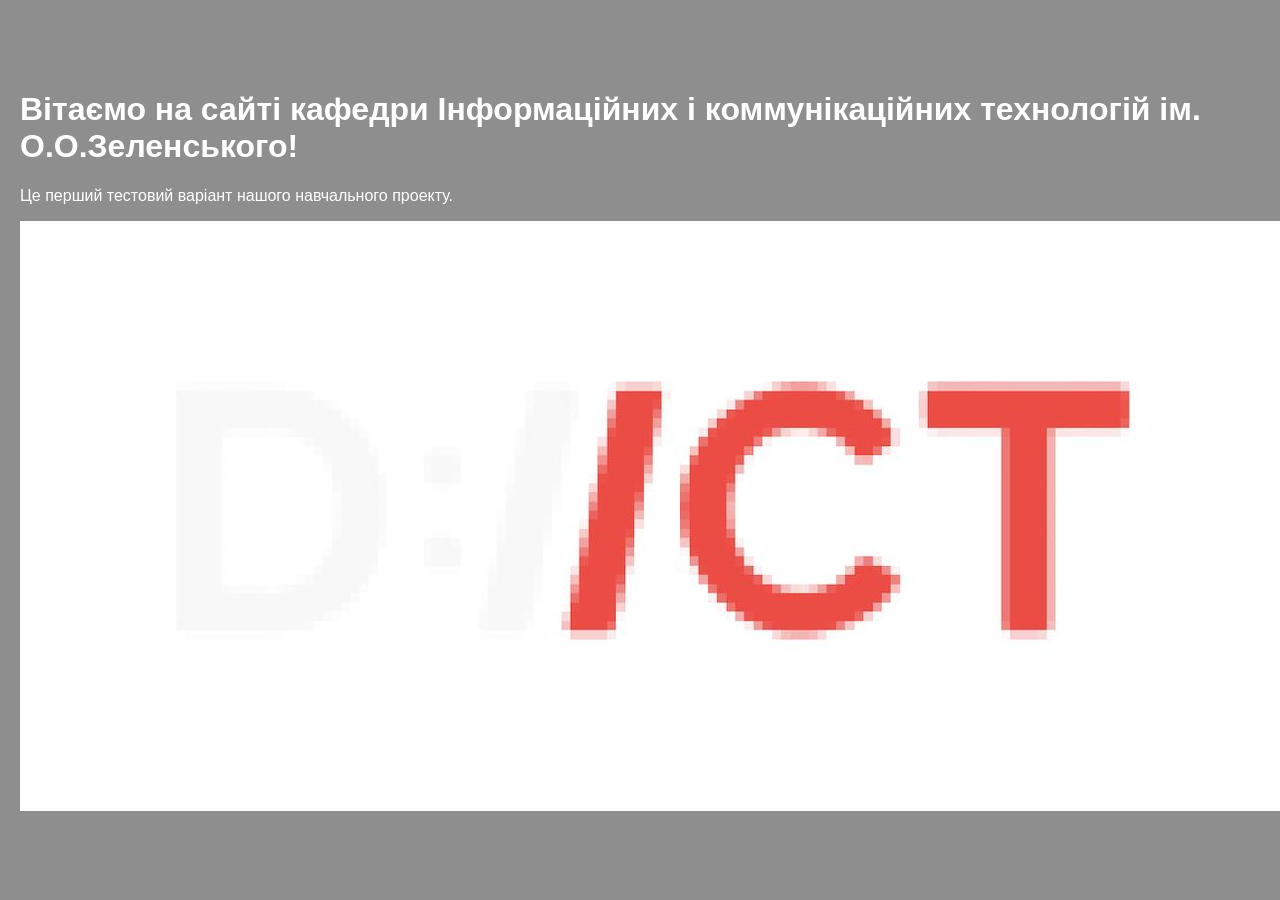
==== index.html @ 9be4468e "Initial commit: create proect" ====
<!DOCTYPE html>
<html lang="en">
<head>
  <meta charset="UTF-8">
  <title>Homepage | Department of Information and
    Communication Technologies
  </title>
  <link rel="stylesheet" href="css/style.css">
</head>
<body>
<h1>Вітаємо на сайті кафедри Інформаційних і
  коммунікаційних технологій ім. О.О.Зеленського!</h1>
<p>Це перший тестовий варіант нашого навчального
  проекту.</p>
<img src="images/logo.jpg" alt="Логотип кафедри">
<script src="js/main.js"></script>



</body>
</html>
---- css/style.css ----
body {
    font-family: Arial, sans-serif;
    background-color: #8E8E8E;
    color: #FFF;
    max-width: 1280px;
    margin: 50px auto;
    padding: 20px;
}
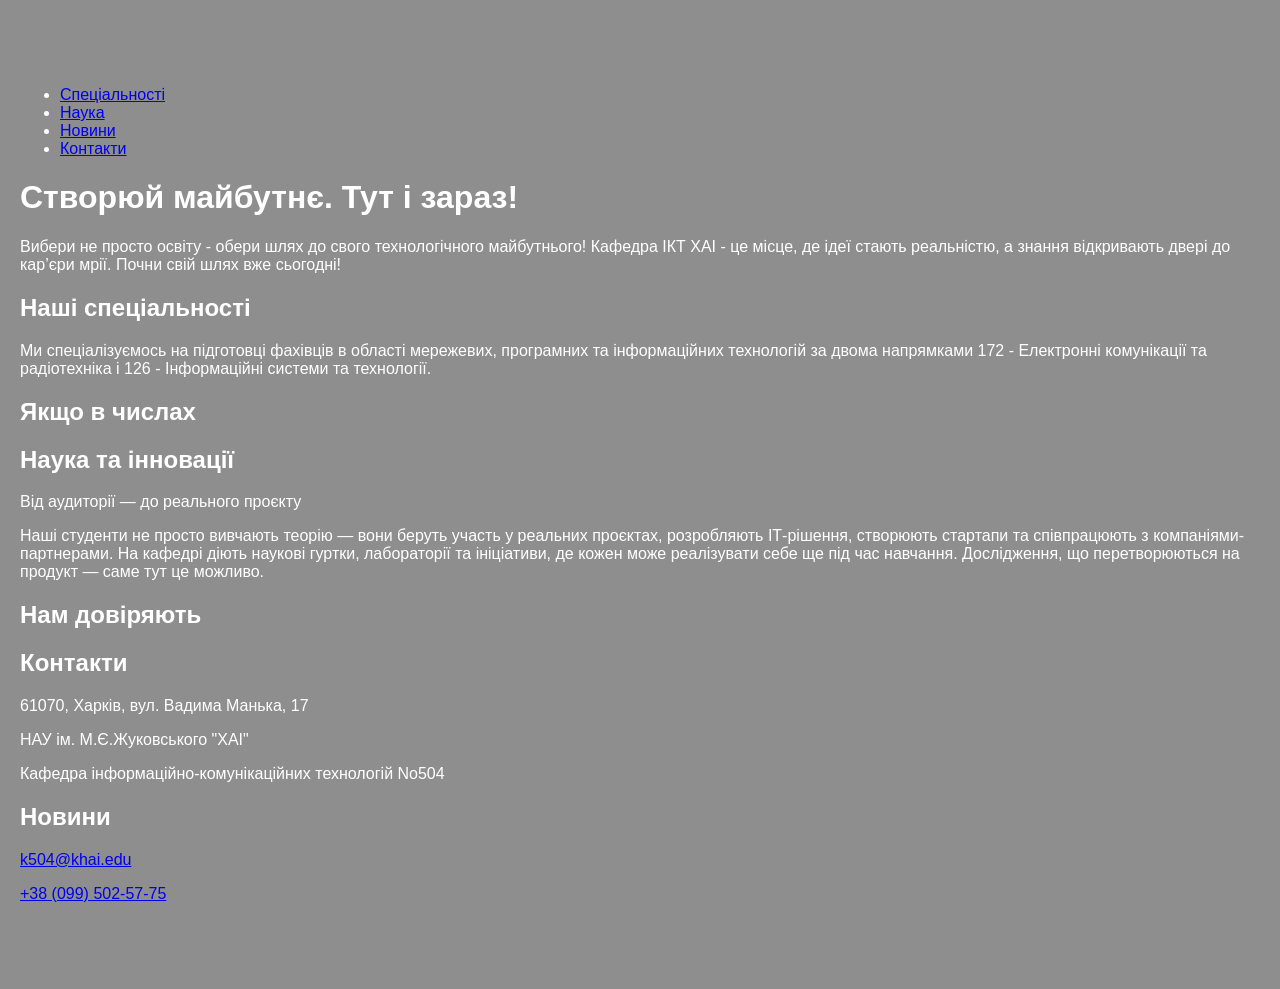
==== commit 008bb3bb: "Practical work #2: created a basic page structure" ====
--- a/index.html
+++ b/index.html
@@ -8,14 +8,52 @@
   <link rel="stylesheet" href="css/style.css">
 </head>
 <body>
-<h1>Вітаємо на сайті кафедри Інформаційних і
-  коммунікаційних технологій ім. О.О.Зеленського!</h1>
-<p>Це перший тестовий варіант нашого навчального
-  проекту.</p>
-<img src="images/logo.jpg" alt="Логотип кафедри">
-<script src="js/main.js"></script>
 
+<nav>
+  <ul>
+    <li><a href="#specialties">Спеціальності</a></li>
+    <li><a href="#science">Наука</a></li>
+    <li><a href="#news">Новини</a></li>
+    <li><a href="#contact">Контакти</a></li>
+  </ul>
+</nav>
 
+<h1>Створюй майбутнє. Тут і зараз!</h1>
+<p>
+  Вибери не просто освіту - обери шлях до свого технологічного майбутнього!
+  Кафедра ІКТ ХАІ - це місце, де ідеї
+  стають реальністю, а знання відкривають двері до кар’єри мрії. Почни свій
+  шлях вже сьогодні!
+</p>
+<h2 id="specialties">Наші спеціальності</h2>
+<p>
+  Ми спеціалізуємось на підготовці фахівців в області мережевих, програмних
+  та інформаційних технологій за двома
+  напрямками 172 - Електронні комунікації та радіотехніка і 126 -
+  Інформаційні системи та технології.
+</p>
+<h2>Якщо в числах</h2>
+<h2 id="science">Наука та інновації</h2>
+<p>Від аудиторії — до реального проєкту</p>
+<p>
+  Наші студенти не просто вивчають теорію — вони беруть участь у реальних
+  проєктах, розробляють ІТ-рішення,
+  створюють стартапи та співпрацюють з компаніями-партнерами. На кафедрі
+  діють наукові гуртки, лабораторії та
+  ініціативи, де кожен може реалізувати себе ще під час навчання.
+  Дослідження, що перетворюються на продукт —
+  саме тут це можливо.
+</p>
+<h2>Нам довіряють</h2>
+<h2 id="contact">Контакти</h2>
+<p>61070, Харків, вул. Вадима Манька, 17</p>
+<p>НАУ ім. М.Є.Жуковського "ХАІ"</p>
+<p>Кафедра інформаційно-комунікаційних технологій No504</p>
+<h2 id="news">Новини</h2>
+<p><a href="mailto:k504@khai.edu">k504@khai.edu</a></p>
+<p>
+  <a href="tel:+380995025775">+38 (099) 502-57-75</a>
+</p>
 
 </body>
 </html>
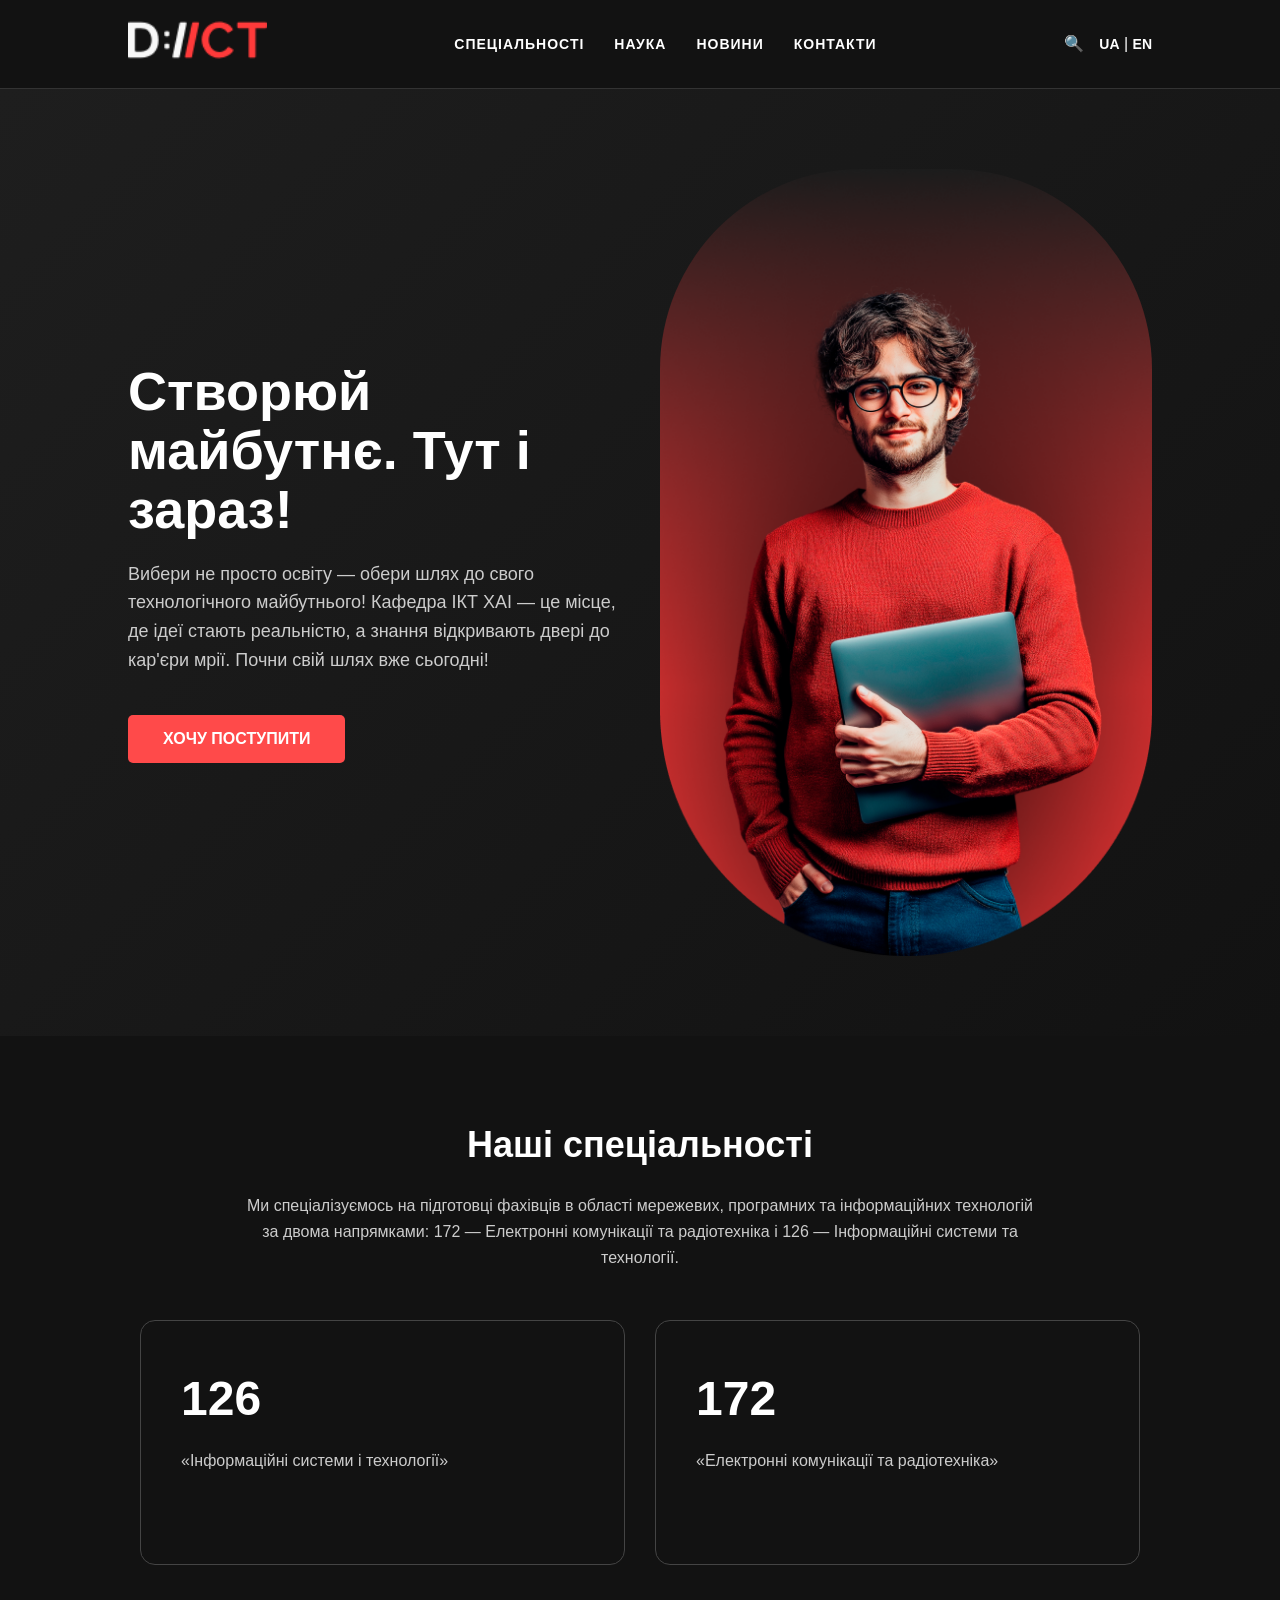
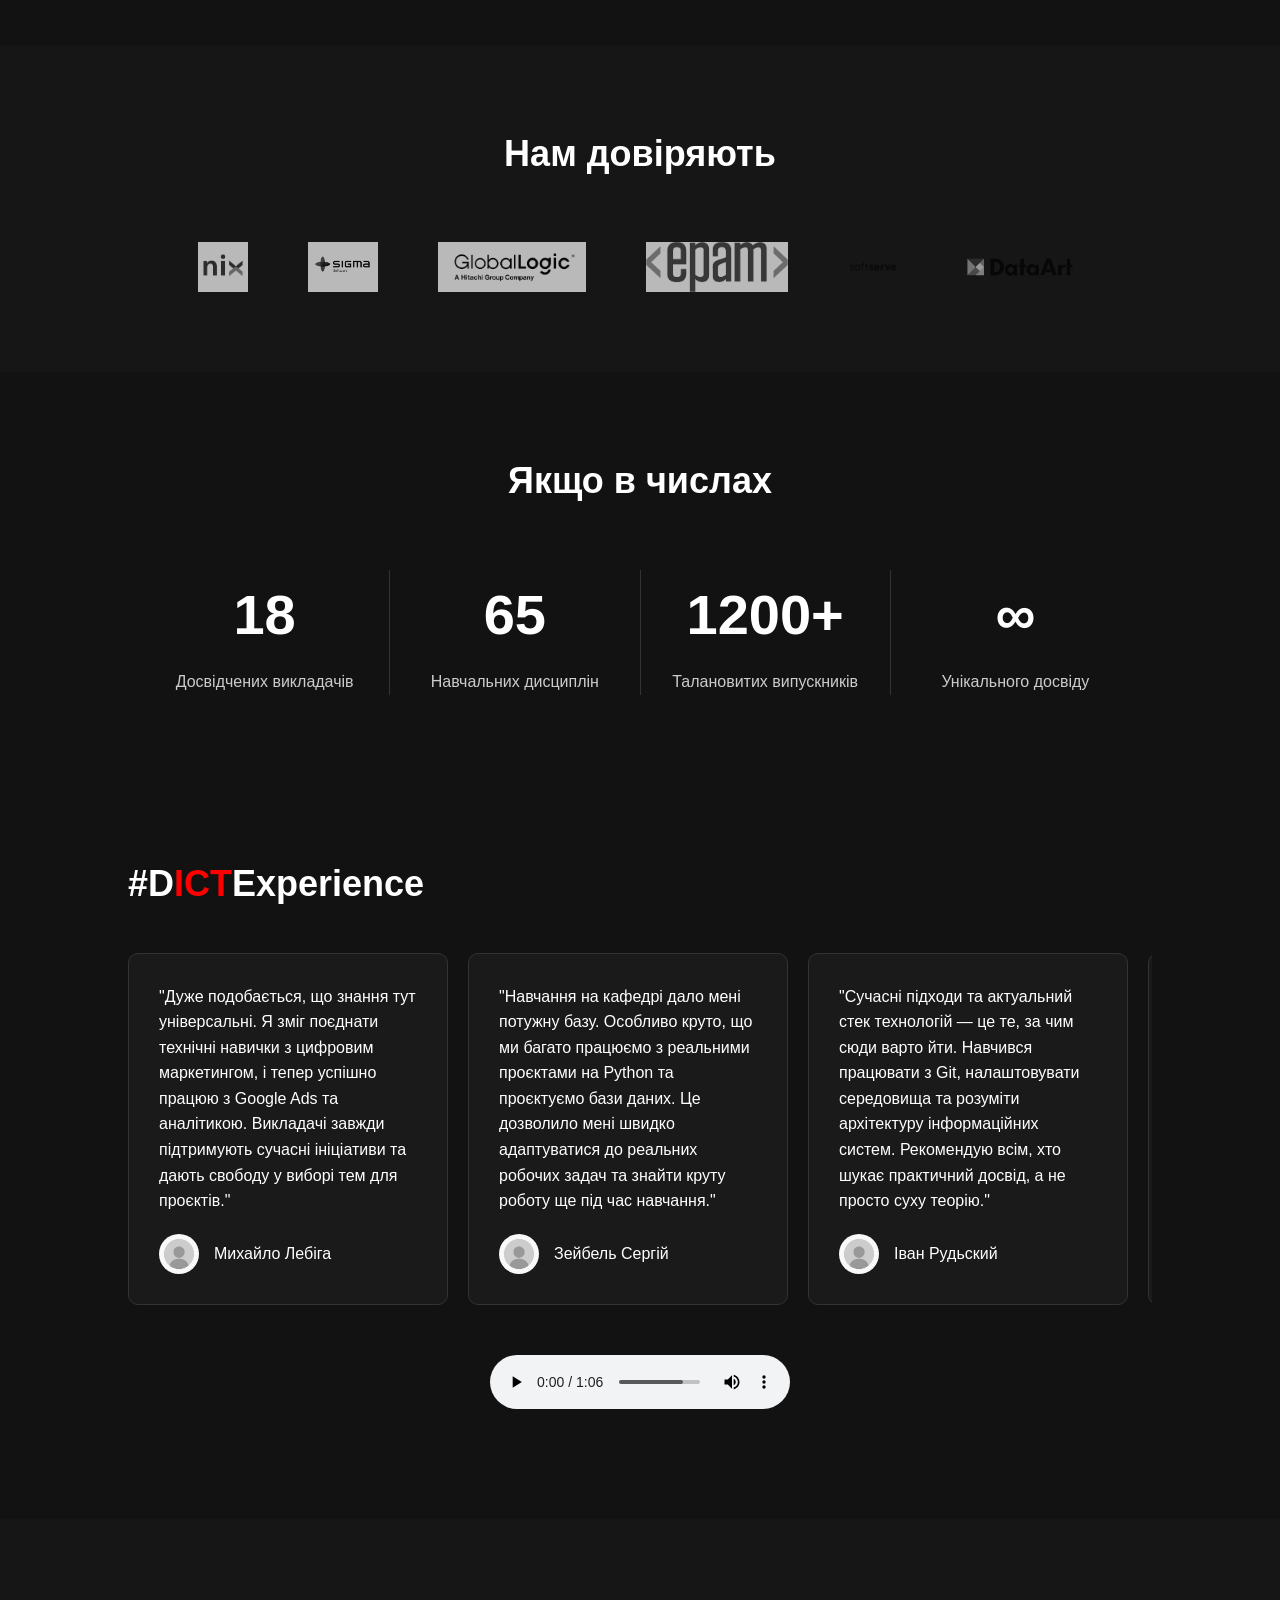
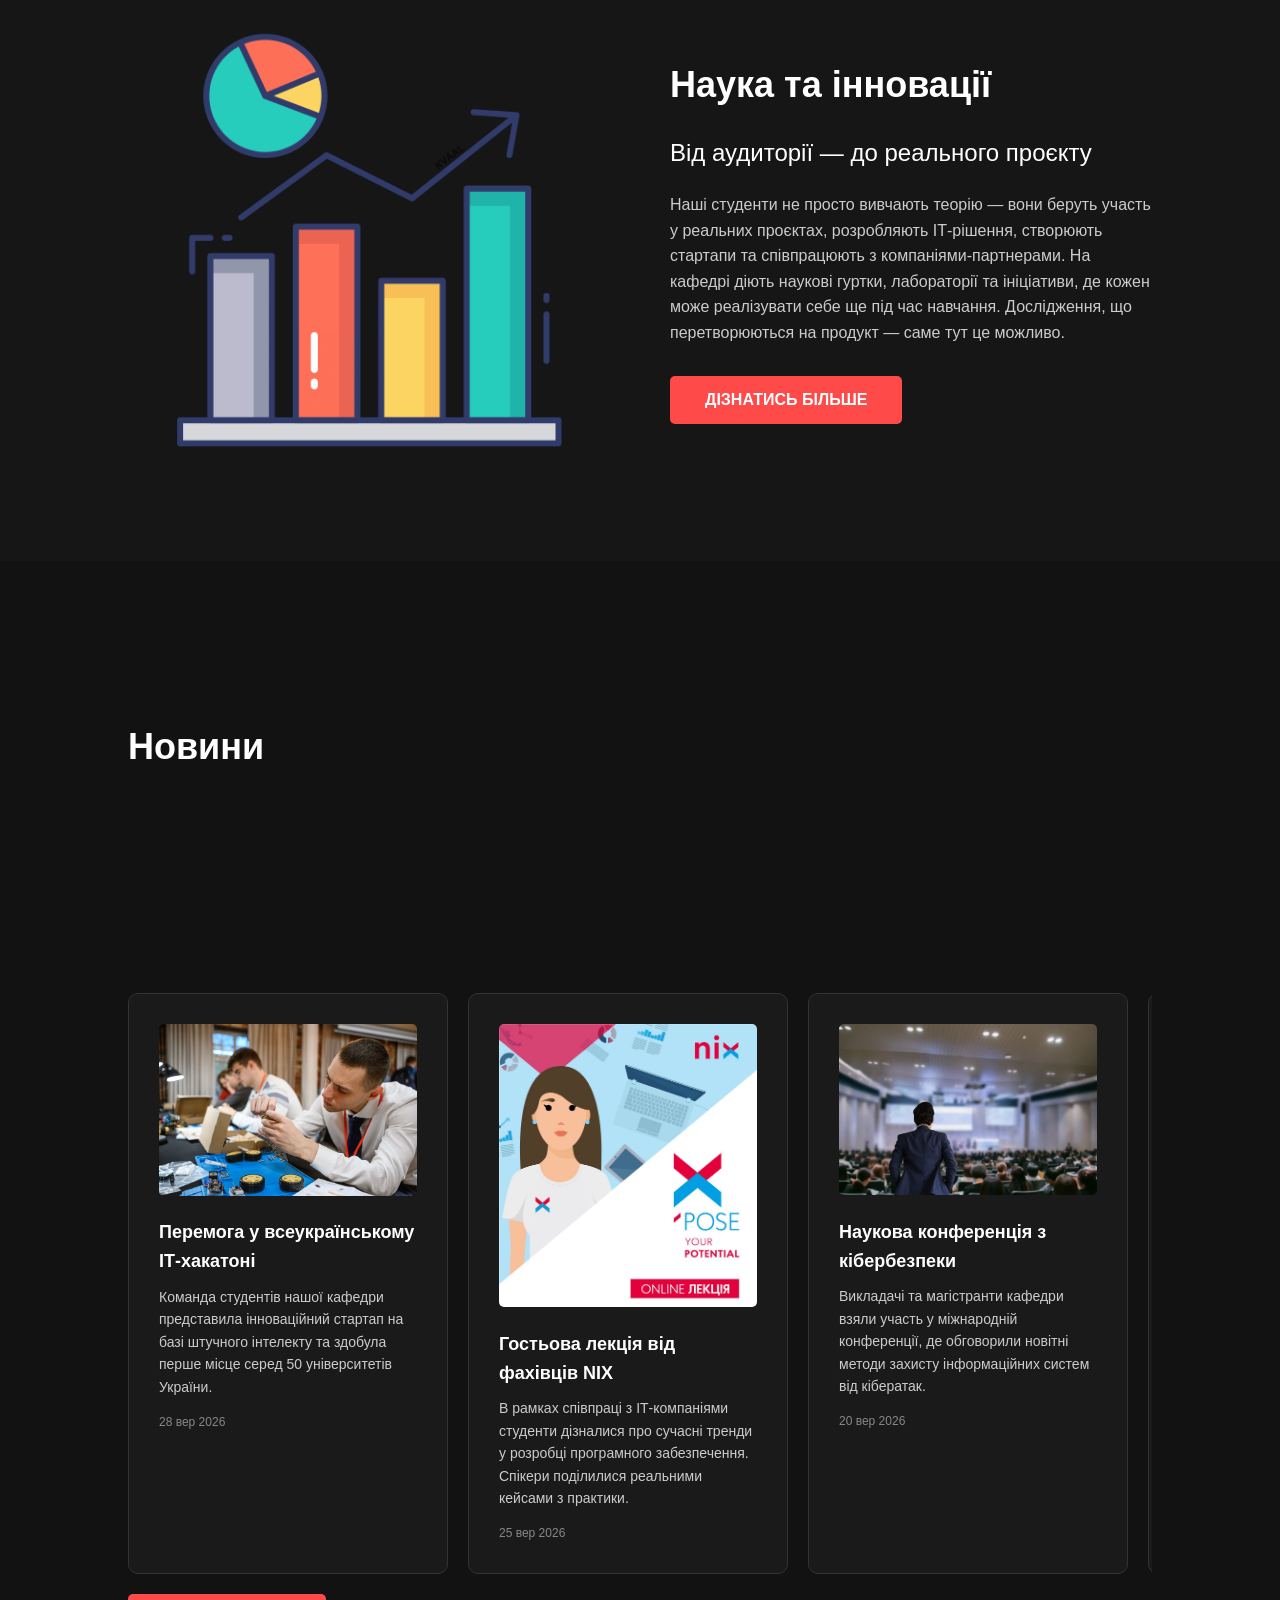
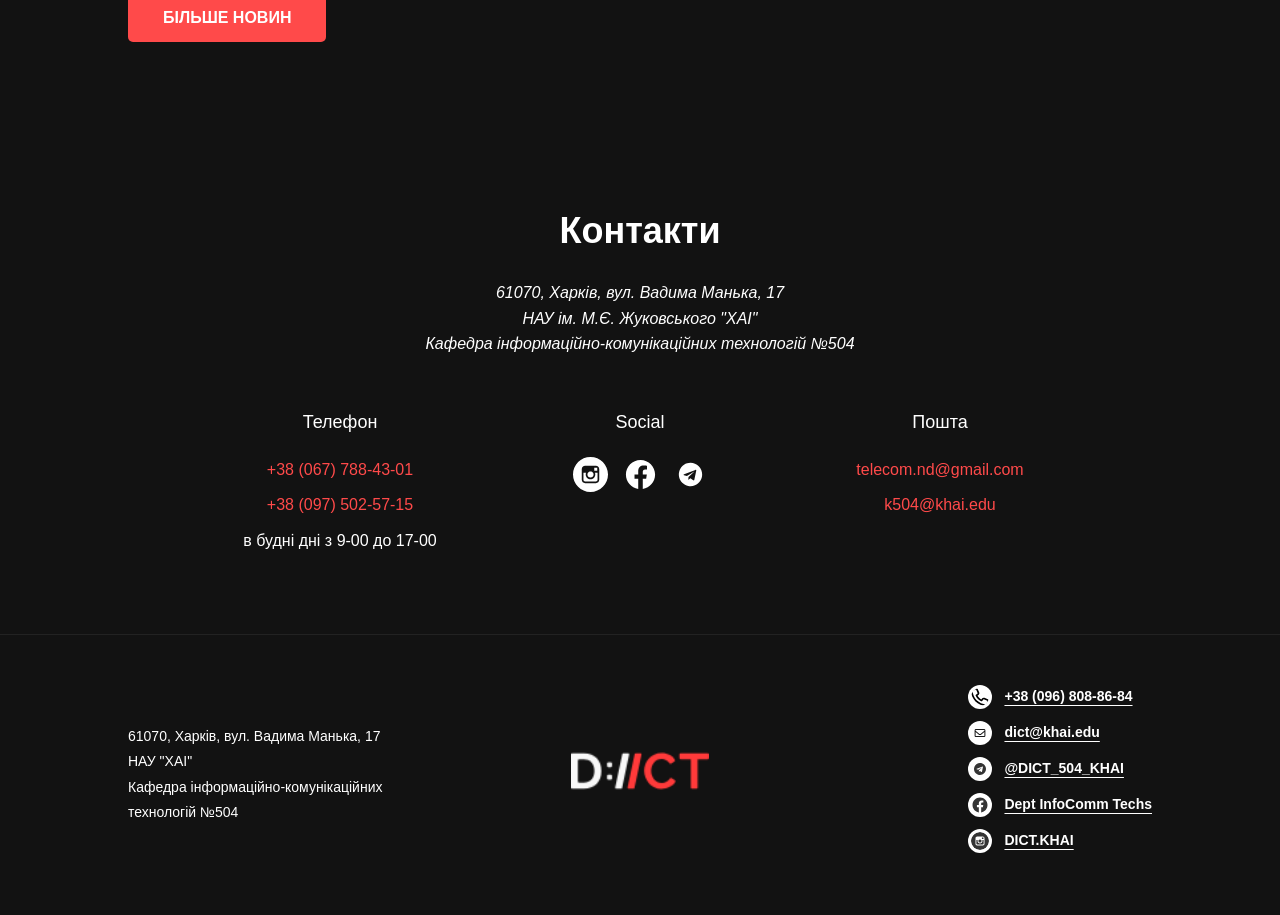
==== commit e660575a: "Practical work #3: structural and media elements" ====
--- a/index.html
+++ b/index.html
@@ -1,59 +1,271 @@
 <!DOCTYPE html>
-<html lang="en">
+<html lang="uk" xmlns="http://www.w3.org/1999/html">
 <head>
+  <link rel="stylesheet" href="css/style.css">
   <meta charset="UTF-8">
-  <title>Homepage | Department of Information and
-    Communication Technologies
-  </title>
-  <link rel="stylesheet" href="css/style.css">
+  <meta name="viewport" content="width=device-width, initial-scale=1.0">
+  <title>Кафедра ІКТ ХАІ</title>
 </head>
 <body>
 
-<nav>
-  <ul>
-    <li><a href="#specialties">Спеціальності</a></li>
-    <li><a href="#science">Наука</a></li>
-    <li><a href="#news">Новини</a></li>
-    <li><a href="#contact">Контакти</a></li>
-  </ul>
-</nav>
-
-<h1>Створюй майбутнє. Тут і зараз!</h1>
-<p>
-  Вибери не просто освіту - обери шлях до свого технологічного майбутнього!
-  Кафедра ІКТ ХАІ - це місце, де ідеї
-  стають реальністю, а знання відкривають двері до кар’єри мрії. Почни свій
-  шлях вже сьогодні!
-</p>
-<h2 id="specialties">Наші спеціальності</h2>
-<p>
-  Ми спеціалізуємось на підготовці фахівців в області мережевих, програмних
-  та інформаційних технологій за двома
-  напрямками 172 - Електронні комунікації та радіотехніка і 126 -
-  Інформаційні системи та технології.
-</p>
-<h2>Якщо в числах</h2>
-<h2 id="science">Наука та інновації</h2>
-<p>Від аудиторії — до реального проєкту</p>
-<p>
-  Наші студенти не просто вивчають теорію — вони беруть участь у реальних
-  проєктах, розробляють ІТ-рішення,
-  створюють стартапи та співпрацюють з компаніями-партнерами. На кафедрі
-  діють наукові гуртки, лабораторії та
-  ініціативи, де кожен може реалізувати себе ще під час навчання.
-  Дослідження, що перетворюються на продукт —
-  саме тут це можливо.
-</p>
-<h2>Нам довіряють</h2>
-<h2 id="contact">Контакти</h2>
-<p>61070, Харків, вул. Вадима Манька, 17</p>
-<p>НАУ ім. М.Є.Жуковського "ХАІ"</p>
-<p>Кафедра інформаційно-комунікаційних технологій No504</p>
-<h2 id="news">Новини</h2>
-<p><a href="mailto:k504@khai.edu">k504@khai.edu</a></p>
-<p>
-  <a href="tel:+380995025775">+38 (099) 502-57-75</a>
-</p>
+<header>
+  <div class="logo">
+   <img src="images/logo.png" alt="Логотип кафедри ІКТ" title="Логотип D://CT">
+  </div>
+  <nav>
+    <ul>
+      <li><a href="#specialties">СПЕЦІАЛЬНОСТІ</a></li>
+      <li><a href="#science">НАУКА</a></li>
+      <li><a href="#news">НОВИНИ</a></li>
+      <li><a href="#contacts">КОНТАКТИ</a></li>
+    </ul>
+  </nav>
+  <div class="controls">
+    <span class="search-icon">🔍</span>
+    <span class="lang-switch"><a href="#ua">UA</a> | <a href="#en">EN</a></span>
+  </div>
+</header>
+
+<main>
+
+  <section id="banner">
+    <div class="banner-text">
+      <h1>Створюй майбутнє. Тут і зараз!</h1>
+      <p>Вибери не просто освіту — обери шлях до свого технологічного майбутнього! Кафедра ІКТ ХАІ — це місце, де ідеї стають реальністю, а знання відкривають двері до кар'єри мрії. Почни свій шлях вже сьогодні!</p>
+      <button>ХОЧУ ПОСТУПИТИ</button>
+    </div>
+    <div class="banner-image">
+      <img src="images/Man.png" alt="Студент з ноутбуком" title="Студент кафедри">
+    </div>
+  </section>
+
+  <section id="specialties">
+    <h2>Наші спеціальності</h2>
+    <p>Ми спеціалізуємось на підготовці фахівців в області мережевих, програмних та інформаційних технологій за двома напрямками: 172 — Електронні комунікації та радіотехніка і 126 — Інформаційні системи та технології.</p>
+    <div class="cards">
+      <article class="card">
+        <h3>126</h3>
+        <p>«Інформаційні системи і технології»</p>
+      </article>
+      <article class="card">
+        <h3>172</h3>
+        <p>«Електронні комунікації та радіотехніка»</p>
+      </article>
+    </div>
+  </section>
+
+  <section id="partners">
+    <h2>Нам довіряють</h2>
+    <div class="logos">
+      <img src="images/nix.jpg" alt="Логотип NIX" title="Компанія NIX">
+      <img src="images/sigma.png" alt="Логотип Sigma" title="Компанія Sigma Software">
+      <img src="images/globallogic.png" alt="Логотип GlobalLogic" title="Компанія GlobalLogic">
+      <img src="images/epam.png" alt="Логотип EPAM" title="Компанія EPAM">
+      <img src="images/softserve-logo.png" alt="Логотип SoftServe" title="Компанія SoftServe">
+      <img src="images/920-DA-logo-color-rgb.png" alt="Логотип DataArt" title="Компанія DataArt">
+    </div>
+  </section>
+
+  <section id="numbers">
+    <h2>Якщо в числах</h2>
+    <div class="stats-container">
+      <div class="stat">
+        <h3>18</h3>
+        <p>Досвідчених викладачів</p>
+      </div>
+      <div class="stat">
+        <h3>65</h3>
+        <p>Навчальних дисциплін</p>
+      </div>
+      <div class="stat">
+        <h3>1200+</h3>
+        <p>Талановитих випускників</p>
+      </div>
+      <div class="stat">
+        <h3>∞</h3>
+        <p>Унікального досвіду</p>
+      </div>
+    </div>
+  </section>
+
+
+  <section id="reviews">
+    <h2> #D<span style="color: red;">ICT</span>Experience</h2>
+
+    <div class="carousel">
+      <article class="review-card">
+        <p>"Дуже подобається, що знання тут універсальні.
+          Я зміг поєднати технічні навички з цифровим маркетингом,
+          і тепер успішно працюю з Google Ads та аналітикою.
+          Викладачі завжди підтримують сучасні ініціативи
+          та дають свободу у виборі тем для проєктів."</p>
+        <div class="author">
+          <img src="images/avatar1.jpg" alt="Аватар" title="Випускник">
+          <span> Михайло Лебіга</span>
+        </div>
+      </article>
+
+      <article class="review-card">
+        <p>"Навчання на кафедрі дало мені потужну базу.
+          Особливо круто, що ми багато працюємо з реальними проєктами
+          на Python та проєктуємо бази даних.
+          Це дозволило мені швидко адаптуватися
+          до реальних робочих задач та знайти
+          круту роботу ще під час навчання."</p>
+        <div class="author">
+          <img src="images/avatar1.jpg" alt="Аватар" title="Випускник">
+          <span> Зейбель Сергій</span>
+        </div>
+      </article>
+
+      <article class="review-card">
+        <p>"Сучасні підходи та актуальний стек технологій — це те, за чим сюди варто йти.
+          Навчився працювати з Git, налаштовувати середовища та розуміти архітектуру
+          інформаційних систем. Рекомендую всім, хто шукає практичний досвід,
+          а не просто суху теорію."</p>
+        <div class="author">
+          <img src="images/avatar1.jpg" alt="Аватар" title="Випускник">
+          <span> Іван Рудьский </span>
+        </div>
+      </article>
+
+      <article class="review-card">
+        <p>"Окрема подяка викладачам за те, що завжди
+          на зв'язку і допомагають розібратися
+          зі складним кодом."</p>
+        <div class="author">
+          <img src="images/avatar1.jpg" alt="Аватар" title="Випускник">
+          <span> Інна Шевченко</span>
+        </div>
+      </article>
+    </div>
+    <div class="audio-wrapper">
+      <audio controls>
+        <source src="images/111.mp3" type="audio/mpeg">
+      </audio>
+    </div>
+  </section>
+
+
+  <section id="science">
+    <div class="science-image">
+      <img src="images/grafik.png" alt="Графіки досліджень" title="Наука та інновації">
+    </div>
+
+    <div class="science-text">
+      <h2>Наука та інновації</h2>
+      <h3>Від аудиторії — до реального проєкту</h3>
+      <p>Наші студенти не просто вивчають теорію — вони беруть участь у реальних проєктах, розробляють ІТ-рішення, створюють стартапи та співпрацюють з компаніями-партнерами. На кафедрі діють наукові гуртки, лабораторії та ініціативи, де кожен може реалізувати себе ще під час навчання. Дослідження, що перетворюються на продукт — саме тут це можливо.</p>
+      <button>ДІЗНАТИСЬ БІЛЬШЕ</button>
+    </div>
+  </section>
+
+  <section id="news">
+    <br>
+    <br>
+    <br>
+    <h2>Новини</h2>
+    <video autoplay muted loop>
+      <source src="images/istockphoto-2156675608-640_adpp_is.mp4" type="video/mp4">
+      Ваш браузер не підтримує відеоелемент.
+    </video>
+    <div class="carousel">
+      <article class="news-card">
+        <img src="images/111.jpg" alt="Хакатон">
+        <h4>Перемога у всеукраїнському ІТ-хакатоні</h4>
+        <p>Команда студентів нашої кафедри представила інноваційний стартап на базі штучного інтелекту та здобула перше місце серед 50 університетів України.</p>
+        <span class="news-date">28 вер 2026</span>
+      </article>
+
+      <article class="news-card">
+        <img src="images/222.jpg" alt="Лекція">
+        <h4>Гостьова лекція від фахівців NIX</h4>
+        <p>В рамках співпраці з ІТ-компаніями студенти дізналися про сучасні тренди у розробці програмного забезпечення. Спікери поділилися реальними кейсами з практики.</p>
+        <span class="news-date">25 вер 2026</span>
+      </article>
+
+      <article class="news-card">
+        <img src="images/333.jpg" alt="Конференція">
+        <h4>Наукова конференція з кібербезпеки</h4>
+        <p>Викладачі та магістранти кафедри взяли участь у міжнародній конференції, де обговорили новітні методи захисту інформаційних систем від кібератак.</p>
+        <span class="news-date">20 вер 2026</span>
+      </article>
+
+      <article class="news-card">
+        <img src="images/444.webp" alt="Лабораторія">
+        <h4>Відкриття нової лабораторії</h4>
+        <p>За підтримки наших партнерів з GlobalLogic на кафедрі відкрито сучасну лабораторію мережевих технологій. Практичні заняття стануть ще ефективнішими!</p>
+        <span class="news-date">15 вер 2026</span>
+      </article>
+    </div>
+    <button>БІЛЬШЕ НОВИН</button>
+  </section>
+
+  <section id="contacts">
+    <h2>Контакти</h2>
+    <address>
+      61070, Харків, вул. Вадима Манька, 17<br>
+      НАУ ім. М.Є. Жуковського "ХАІ"<br>
+      Кафедра інформаційно-комунікаційних технологій №504
+    </address>
+    <br>
+    <br>
+    <div class="contact-details">
+      <div class="phone">
+        <p>Телефон</p>
+        <a href="tel:+380677884301">+38 (067) 788-43-01</a><br>
+        <a href="tel:+380975025715">+38 (097) 502-57-15</a><br>
+        <span>в будні дні з 9-00 до 17-00</span>
+      </div>
+
+      <div class="social">
+        <p>Social</p>
+        <div class="social-icons">
+        <a href="https://www.instagram.com/dict.khai/?hl=uk"><img src="images/inst.svg" alt="Instagram"></a>
+        <a href="https://www.facebook.com/dept.khai.7"><img src="images/meta.svg" alt="Facebook"></a>
+        <a href="https://t.me/dict_504_khai"><img src="images/tg.svg" alt="Telegram"></a>
+      </div>
+      </div>
+      <div class="email">
+        <p>Пошта</p>
+        <a href="mailto:telecom.nd@gmail.com">telecom.nd@gmail.com</a><br>
+        <a href="mailto:k504@khai.edu">k504@khai.edu</a>
+      </div>
+    </div>
+  </section>
+</main>
+
+<footer>
+  <div class="footer-content">
+
+    <!-- Ліва колонка: Адреса -->
+    <div class="footer-address">
+      <p>
+        61070, Харків, вул. Вадима Манька, 17<br>
+        НАУ "ХАІ"<br>
+        Кафедра інформаційно-комунікаційних<br>
+        технологій №504
+      </p>
+    </div>
+
+    <div class="footer-logo">
+
+      <img src="images/logo.png" alt="Логотип D://CT">
+    </div>
+
+    <div class="footer-contacts">
+      <ul>
+        <!-- Замініть src на шляхи до ваших маленьких іконок (телефон, пошта, телеграм тощо) -->
+        <li><img src="images/phone1.svg" alt="Телефон"> <a href="tel:+380968088684">+38 (096) 808-86-84</a></li>
+        <li><img src="images/email.svg" alt="Пошта"> <a href="mailto:dict@khai.edu">dict@khai.edu</a></li>
+        <li><img src="images/tg1.svg" alt="Telegram"> <a href="https://t.me/dict_504_khai">@DICT_504_KHAI</a></li>
+        <li><img src="images/meta1.svg" alt="Facebook"> <a href="https://www.facebook.com/dept.khai.7">Dept InfoComm Techs</a></li>
+        <li><img src="images/inst1.svg" alt="Instagram"> <a href="https://www.instagram.com/dict.khai/?hl=uk">DICT.KHAI</a></li>
+      </ul>
+    </div>
+
+  </div>
+</footer>
 
 </body>
 </html>
--- a/css/style.css
+++ b/css/style.css
@@ -1,8 +1,530 @@
+/* =========================================
+   Базові налаштування (Скидання стилів)
+========================================= */
+* {
+    box-sizing: border-box;
+    margin: 0;
+    padding: 0;
+}
+
 body {
-    font-family: Arial, sans-serif;
-    background-color: #8E8E8E;
-    color: #FFF;
-    max-width: 1280px;
-    margin: 50px auto;
-    padding: 20px;
+    font-family: 'Segoe UI', Tahoma, Geneva, Verdana, sans-serif;
+    background-color: #121212; /* Темний фон сайту */
+    color: #ffffff;
+    line-height: 1.6;
+}
+
+a {
+    color: #ffffff;
+    text-decoration: none;
+    transition: color 0.3s ease;
+}
+
+/* =========================================
+   Шапка (Header) та Навігація
+========================================= */
+header {
+    display: flex;
+    justify-content: space-between;
+    align-items: center;
+    padding: 20px 10%;
+    background-color: #121212;
+    border-bottom: 1px solid #333;
+    position: sticky; /* Шапка прилипає до верху при скролі */
+    top: 0;
+    z-index: 1000;
+}
+
+header .logo img {
+    height: 40px;
+}
+
+header nav ul {
+    list-style: none;
+    display: flex;
+    gap: 30px;
+}
+
+header nav a {
+    font-size: 14px;
+    font-weight: 600;
+    text-transform: uppercase;
+    letter-spacing: 1px;
+}
+
+header nav a:hover {
+    color: #ff4a4a; /* Червоний колір при наведенні */
+}
+
+.controls {
+    display: flex;
+    gap: 15px;
+    align-items: center;
+}
+
+.lang-switch a {
+    font-size: 14px;
+    font-weight: bold;
+}
+
+/* =========================================
+   Спільні стилі для секцій
+========================================= */
+section {
+    padding: 80px 10%;
+}
+
+h2 {
+    font-size: 36px;
+    margin-bottom: 20px;
+    font-weight: 700;
+}
+
+/* Кнопки */
+button {
+    background-color: #ff4a4a;
+    color: white;
+    border: none;
+    padding: 15px 35px;
+    font-size: 16px;
+    font-weight: bold;
+    cursor: pointer;
+    border-radius: 5px;
+    transition: background 0.3s;
+}
+
+button:hover {
+    background-color: #ff2a2a;
+}
+
+/* =========================================
+   1. Банер сайту
+========================================= */
+#banner {
+    display: flex;
+    justify-content: space-between;
+    align-items: center;
+    gap: 40px;
+    background: linear-gradient(135deg, #1e1e1e 0%, #121212 100%);
+}
+
+.banner-text {
+    flex: 1;
+    max-width: 600px;
+}
+
+.banner-text h1 {
+    font-size: 54px;
+    margin-bottom: 20px;
+    line-height: 1.1;
+}
+
+.banner-text p {
+    color: #cccccc;
+    margin-bottom: 40px;
+    font-size: 18px;
+}
+
+.banner-image {
+    flex: 1;
+    display: flex;
+    justify-content: flex-end;
+}
+
+.banner-image img {
+    max-width: 100%;
+    height: auto;
+    /* Закруглення кутів як на оригіналі */
+    border-radius: 200px 200px 20px 200px;
+    object-fit: cover;
+}
+
+/* =========================================
+   2. Розділ "Наші спеціальності"
+========================================= */
+#specialties {
+    text-align: center;
+    display: flex;
+    flex-direction: column;
+    align-items: center;
+}
+
+#specialties p {
+    max-width: 800px;
+    margin: 0 auto 50px auto;
+    color: #cccccc;
+}
+
+#specialties .cards {
+    display: grid;
+    grid-template-columns: repeat(2, 1fr);
+    gap: 30px;
+    width: 100%;
+    max-width: 1000px;
+}
+
+#specialties .card {
+    background-color: transparent;
+    border: 1px solid #444;
+    padding: 40px;
+    border-radius: 15px;
+    text-align: left;
+    transition: transform 0.3s, border-color 0.3s;
+}
+
+#specialties .card:hover {
+    transform: translateY(-5px);
+    border-color: #777;
+}
+
+#specialties .card h3 {
+    font-size: 48px;
+    margin: 0 0 10px 0;
+}
+
+/* =========================================
+   3. Розділ "Якщо в числах"
+========================================= */
+#numbers {
+    text-align: center;
+    display: flex;
+    flex-direction: column;
+    align-items: center;
+}
+
+#numbers .stats-container {
+    display: flex;
+    justify-content: space-between;
+    width: 100%;
+    max-width: 1000px;
+    margin-top: 40px;
+}
+
+#numbers .stat {
+    flex: 1;
+    padding: 0 20px;
+    border-right: 1px solid #333;
+}
+
+#numbers .stat:last-child {
+    border-right: none;
+}
+
+#numbers .stat h3 {
+    font-size: 56px;
+    margin: 0 0 10px 0;
+    font-weight: bold;
+}
+
+#numbers .stat p {
+    font-size: 16px;
+    color: #cccccc;
+}
+
+/* =========================================
+   4. Розділ "Нам довіряють" (Логотипи)
+========================================= */
+#partners {
+    text-align: center;
+    display: flex;
+    flex-direction: column;
+    align-items: center;
+    background-color: #161616;
+}
+
+.logos {
+    display: flex;
+    flex-wrap: wrap;
+    justify-content: center;
+    align-items: center;
+    gap: 40px 60px;
+    max-width: 900px;
+    margin: 40px auto 0 auto;
+}
+
+.logos img {
+    max-height: 50px;
+    filter: grayscale(100%) opacity(70%); /* Робить логотипи сірими */
+    transition: filter 0.3s;
+}
+
+.logos img:hover {
+    filter: grayscale(0%) opacity(100%); /* При наведенні повертається колір */
+}
+
+.audio-wrapper {
+    display: flex;
+    justify-content: center; /* Центрує елемент по горизонталі */
+    margin: 30px 0; /* Додає відступи зверху і знизу */
+    width: 100%;
+}
+
+/* =========================================
+   5. Відгуки (#DICTExperience) та Новини
+========================================= */
+#reviews, #news {
+    background-color: #121212;
+}
+
+.carousel {
+    display: flex;
+    gap: 20px;
+    overflow-x: auto; /* Додає горизонтальний скрол для ефекту каруселі */
+    padding: 20px 0;
+    margin-top: 20px;
+}
+
+.review-card, .news-card {
+    background-color: #1a1a1a;
+    padding: 30px;
+    border-radius: 10px;
+    min-width: 320px;
+    border: 1px solid #333;
+}
+
+.review-card .author {
+    display: flex;
+    align-items: center;
+    gap: 15px;
+    margin-top: 20px;
+}
+
+.review-card .author img {
+    width: 40px;
+    height: 40px;
+    border-radius: 50%;
+}
+
+.news-card img {
+    width: 100%;
+    border-radius: 5px;
+    margin-bottom: 15px;
+}
+.news-card h4 {
+    color: #ffffff;
+    font-size: 18px;
+    margin-bottom: 10px;
+}
+
+.news-card p {
+    color: #cccccc;
+    font-size: 14px;
+    margin-bottom: 15px;
+}
+
+.news-card .news-date {
+    font-size: 12px;
+    color: #888888;
+    display: block;
+}
+/* =========================================
+   6. Наука та інновації
+========================================= */
+/* Налаштування головного контейнера секції */
+#science {
+    display: flex;
+    align-items: center; /* Вирівнювання колонок по вертикалі по центру */
+    justify-content: space-between;
+    gap: 60px; /* Відстань між картинкою та текстом */
+    background-color: #161616; /* Темний фон */
+    padding: 80px 10%;
+}
+
+/* Ліва колонка з картинкою */
+.science-image {
+    flex: 1; /* Займає половину простору */
+    display: flex;
+    justify-content: center;
+}
+
+.science-image img {
+    max-width: 100%;
+    height: auto;
+    border-radius: 10px;
+}
+
+/* Права колонка з текстом */
+.science-text {
+    flex: 1; /* Займає іншу половину простору */
+    display: flex;
+    flex-direction: column; /* Елементи йдуть один під одним */
+    align-items: flex-start; /* Вирівнювання всього блоку по лівому краю */
+    text-align: left; /* Вирівнювання тексту по лівому краю */
+}
+
+/* Стилізація заголовків та тексту */
+.science-text h2 {
+    font-size: 36px;
+    margin-bottom: 20px;
+    color: #ffffff;
+}
+
+.science-text h3 {
+    font-size: 24px;
+    margin-bottom: 20px;
+    color: #ffffff;
+    font-weight: normal;
+}
+
+.science-text p {
+    color: #cccccc;
+    margin-bottom: 30px;
+    line-height: 1.6;
+}
+
+/* Стилізація кнопки */
+.science-text button {
+    background-color: #ff4a4a;
+    color: white;
+    border: none;
+    padding: 15px 35px;
+    font-size: 16px;
+    font-weight: bold;
+    cursor: pointer;
+    border-radius: 5px;
+    transition: background 0.3s;
+}
+
+.science-text button:hover {
+    background-color: #ff2a2a;
+}
+
+/* =========================================
+   7. Контакти
+========================================= */
+#contacts {
+    text-align: center;
+}
+/* Основний контейнер контактів */
+.contact-details {
+    display: flex;
+    justify-content: space-between;
+    max-width: 900px;
+    margin: 0 auto;
+}
+
+/* Робимо так, щоб текст всередині кожної з трьох колонок був по центру */
+.contact-details .phone,
+.contact-details .social,
+.contact-details .email {
+    flex: 1; /* Колонки займають однакову ширину */
+    text-align: center; /* Центрує текст: "Телефон", номери, "Social" тощо */
+}
+
+/* Стилі для заголовків колонок */
+.contact-details p {
+    margin-bottom: 20px;
+    font-size: 18px;
+    color: #ffffff;
+}
+
+/* Стилі для посилань (номери, пошта) */
+.contact-details a {
+    color: #ff4a4a;
+    display: inline-block;
+    margin-bottom: 10px;
+    font-size: 16px;
+    text-decoration: none;
+}
+
+.contact-details .schedule {
+    color: #cccccc;
+    font-size: 14px;
+}
+
+/* Розташування іконок соцмереж у рядок по центру */
+.social-icons {
+    display: flex;
+    justify-content: center;
+    gap: 15px; /* Відстань між іконками */
+}
+
+/* Розмір іконок */
+.social-icons img {
+    width: 35px;
+    height: 35px;
+    transition: transform 0.3s ease;
+}
+
+/* Ефект збільшення іконки при наведенні (за бажанням) */
+.social-icons img:hover {
+    transform: scale(1.1);
+}
+
+/* =========================================
+   8. Підвал сайту (Footer)
+========================================= */
+footer {
+    background-color: #121212; /* Темний фон підвалу */
+    padding: 50px 10%;
+    border-top: 1px solid #222;
+}
+
+.footer-content {
+    display: flex;
+    justify-content: space-between;
+    align-items: center; /* Вирівнює всі три блоки по центру відносно висоти */
+    gap: 20px;
+}
+
+/* Ліва колонка (Адреса) */
+.footer-address {
+    flex: 1;
+    text-align: left;
+}
+
+.footer-address p {
+    color: #ffffff;
+    font-size: 14px;
+    line-height: 1.8; /* Робить міжрядковий інтервал як на макеті */
+}
+
+/* Центральна колонка (Логотип) */
+.footer-logo {
+    flex: 1;
+    text-align: center;
+}
+
+.footer-logo img {
+    height: 40px; /* Регулюйте розмір логотипу під ваш файл */
+}
+
+/* Права колонка (Контакти) */
+.footer-contacts {
+    flex: 1;
+    display: flex;
+    justify-content: flex-end; /* Притискає весь блок до правого краю */
+}
+
+.footer-contacts ul {
+    list-style: none;
+    text-align: left; /* Текст самих посилань вирівнюється по лівому краю */
+}
+
+.footer-contacts li {
+    margin-bottom: 12px;
+    display: flex;
+    align-items: center;
+    gap: 12px; /* Відстань між іконкою та текстом */
+    font-size: 14px;
+    font-weight: bold;
+}
+
+/* Налаштування маленьких круглих іконок */
+.footer-contacts img {
+    width: 24px;
+    height: 24px;
+    border-radius: 50%;
+    background-color: #ffffff; /* Якщо іконки прозорі з чорним малюнком, вони отримають біле тло */
+    padding: 3px; /* Забезпечує білу рамку навколо малюнка, як на зразку */
+}
+
+.footer-contacts a {
+    color: #ffffff;
+    text-decoration: underline; /* Додає підкреслення тексту, як на скріншоті */
+    text-underline-offset: 4px; /* Трохи опускає лінію підкреслення */
+}
+
+.footer-contacts a:hover {
+    color: #ff4a4a; /* Зміна кольору при наведенні */
 }
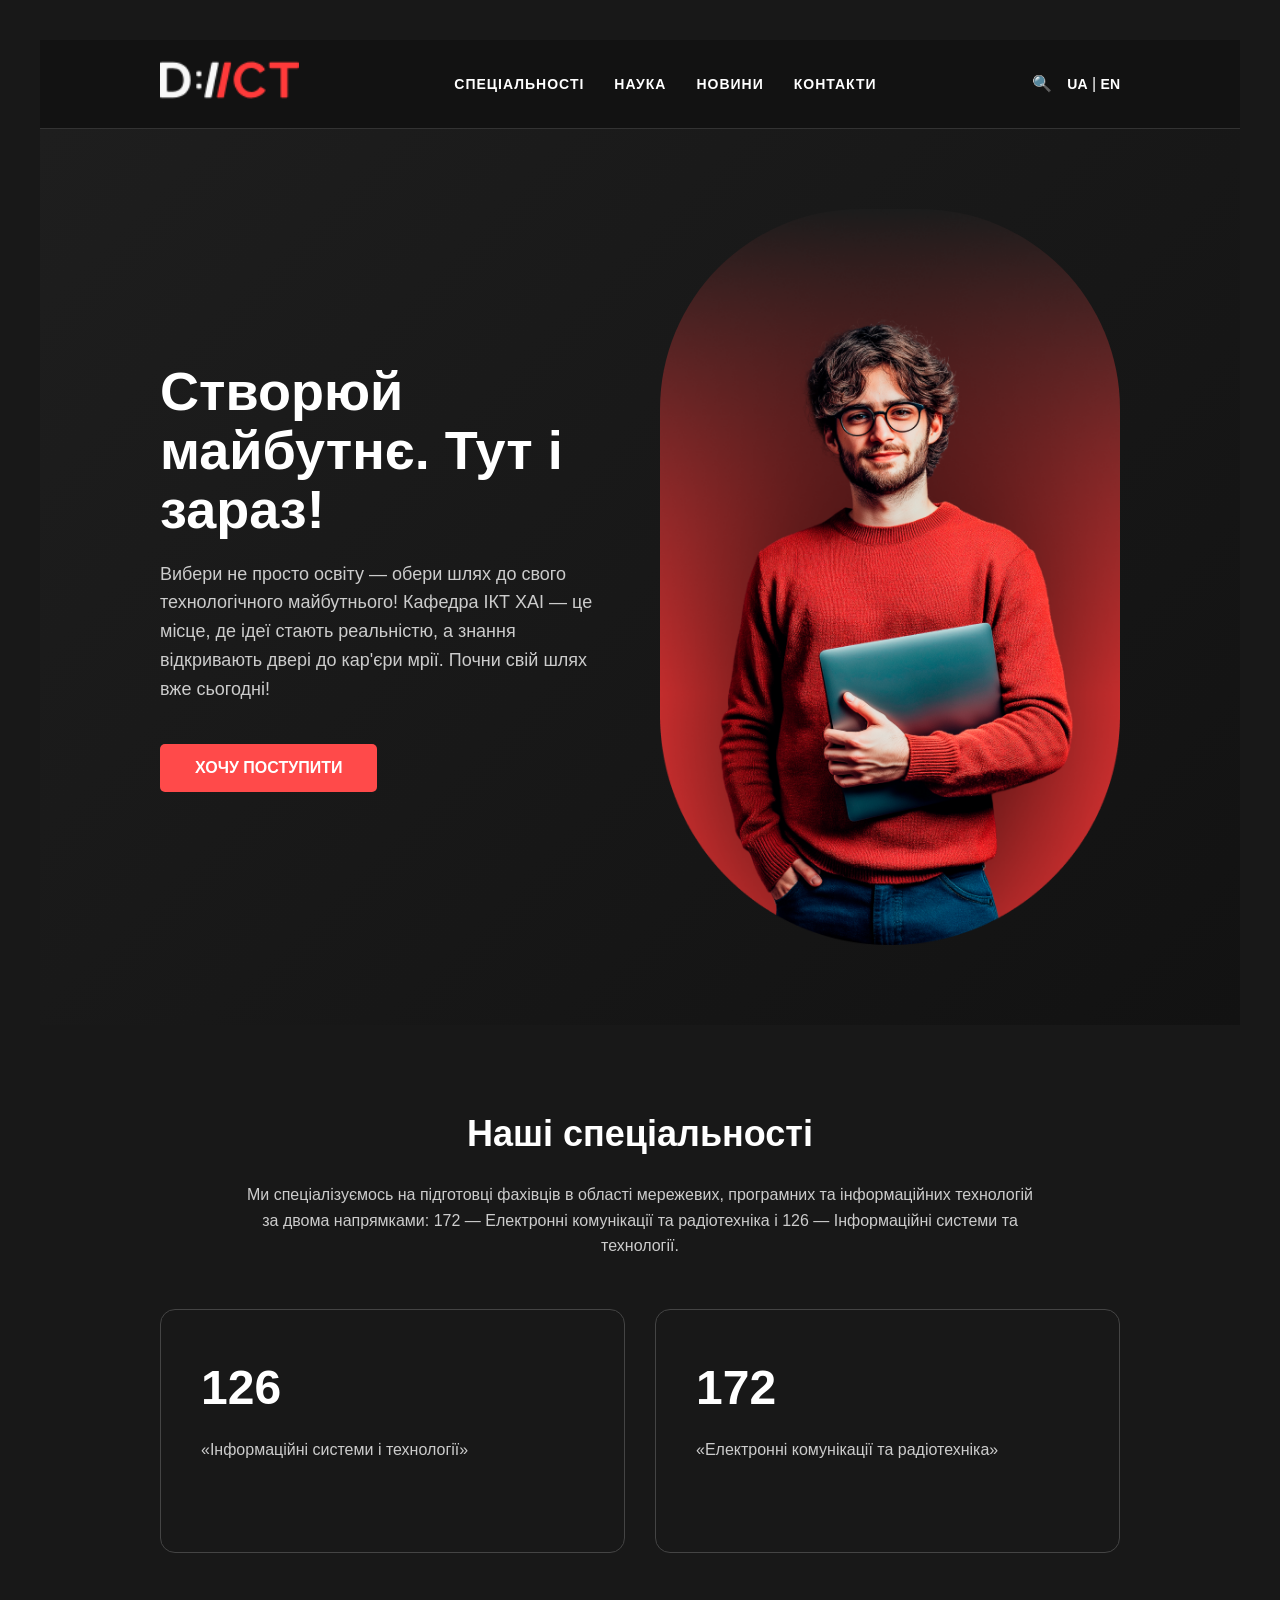
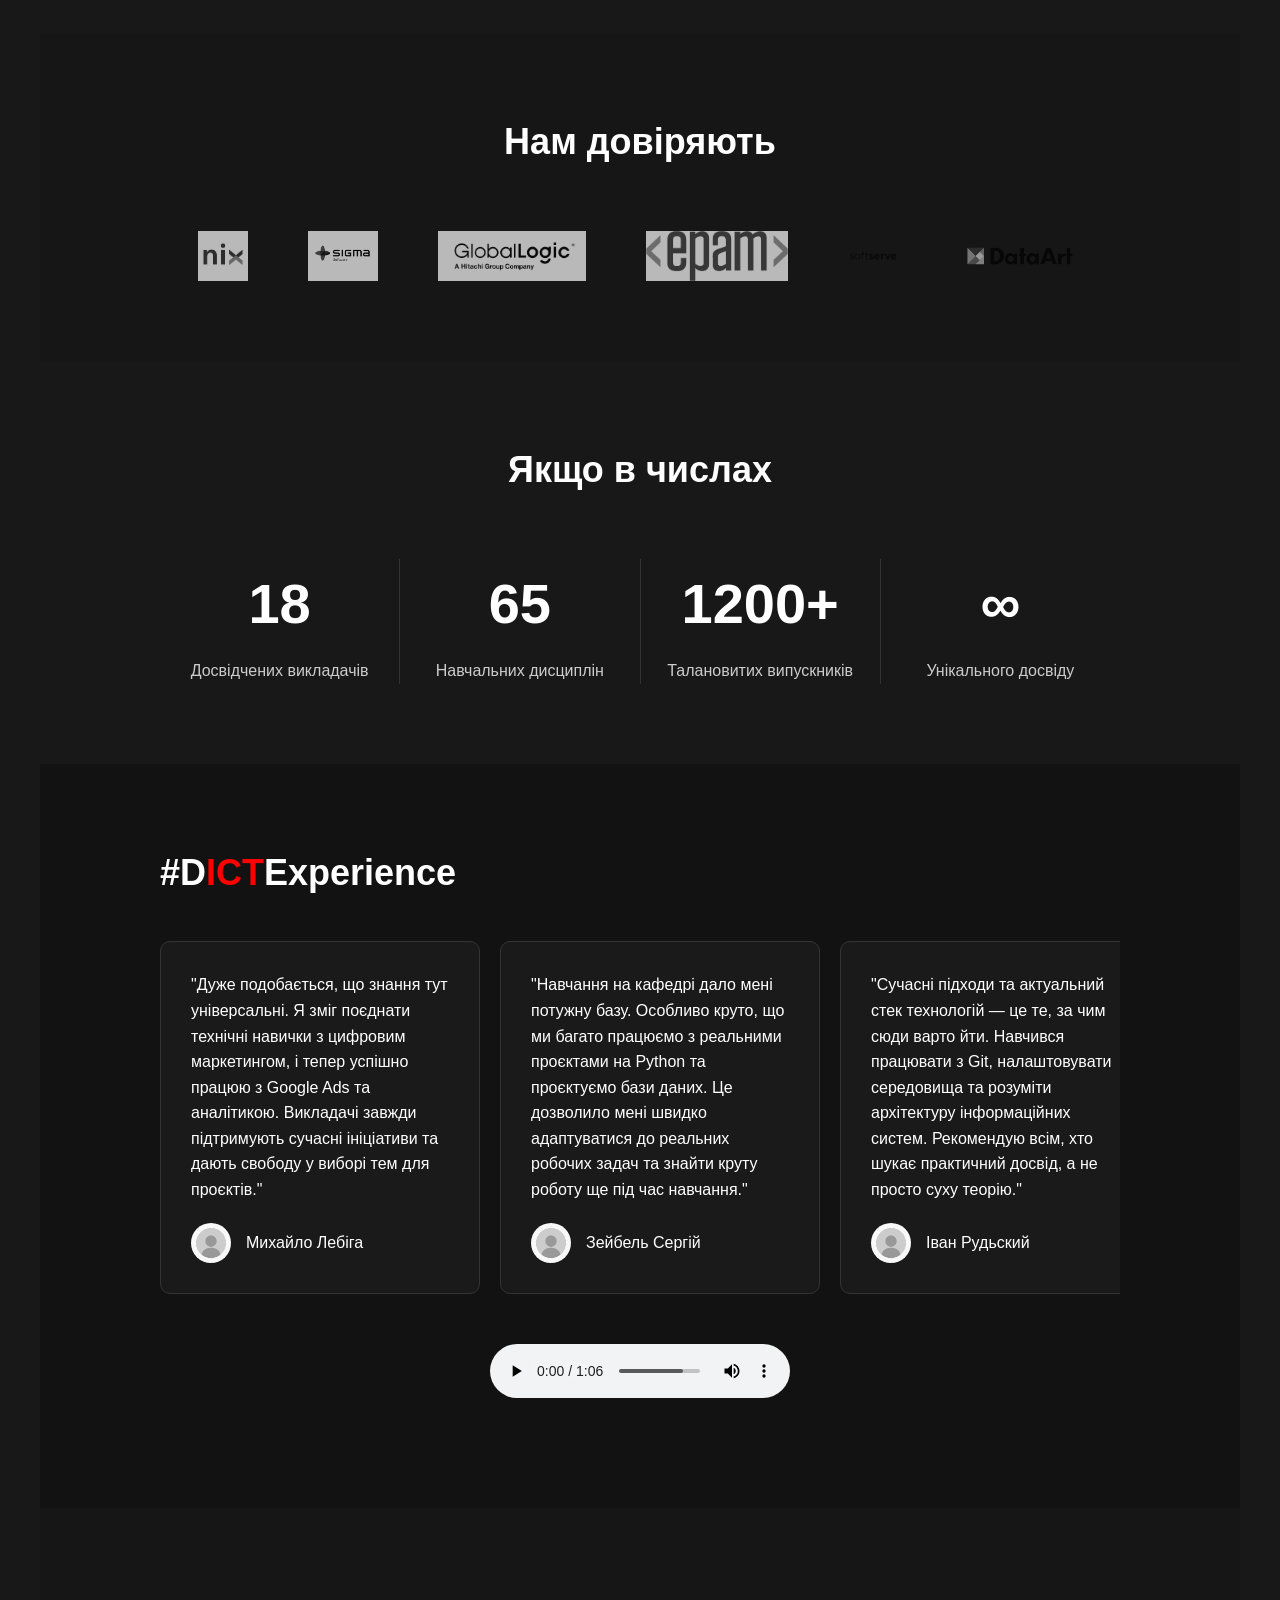
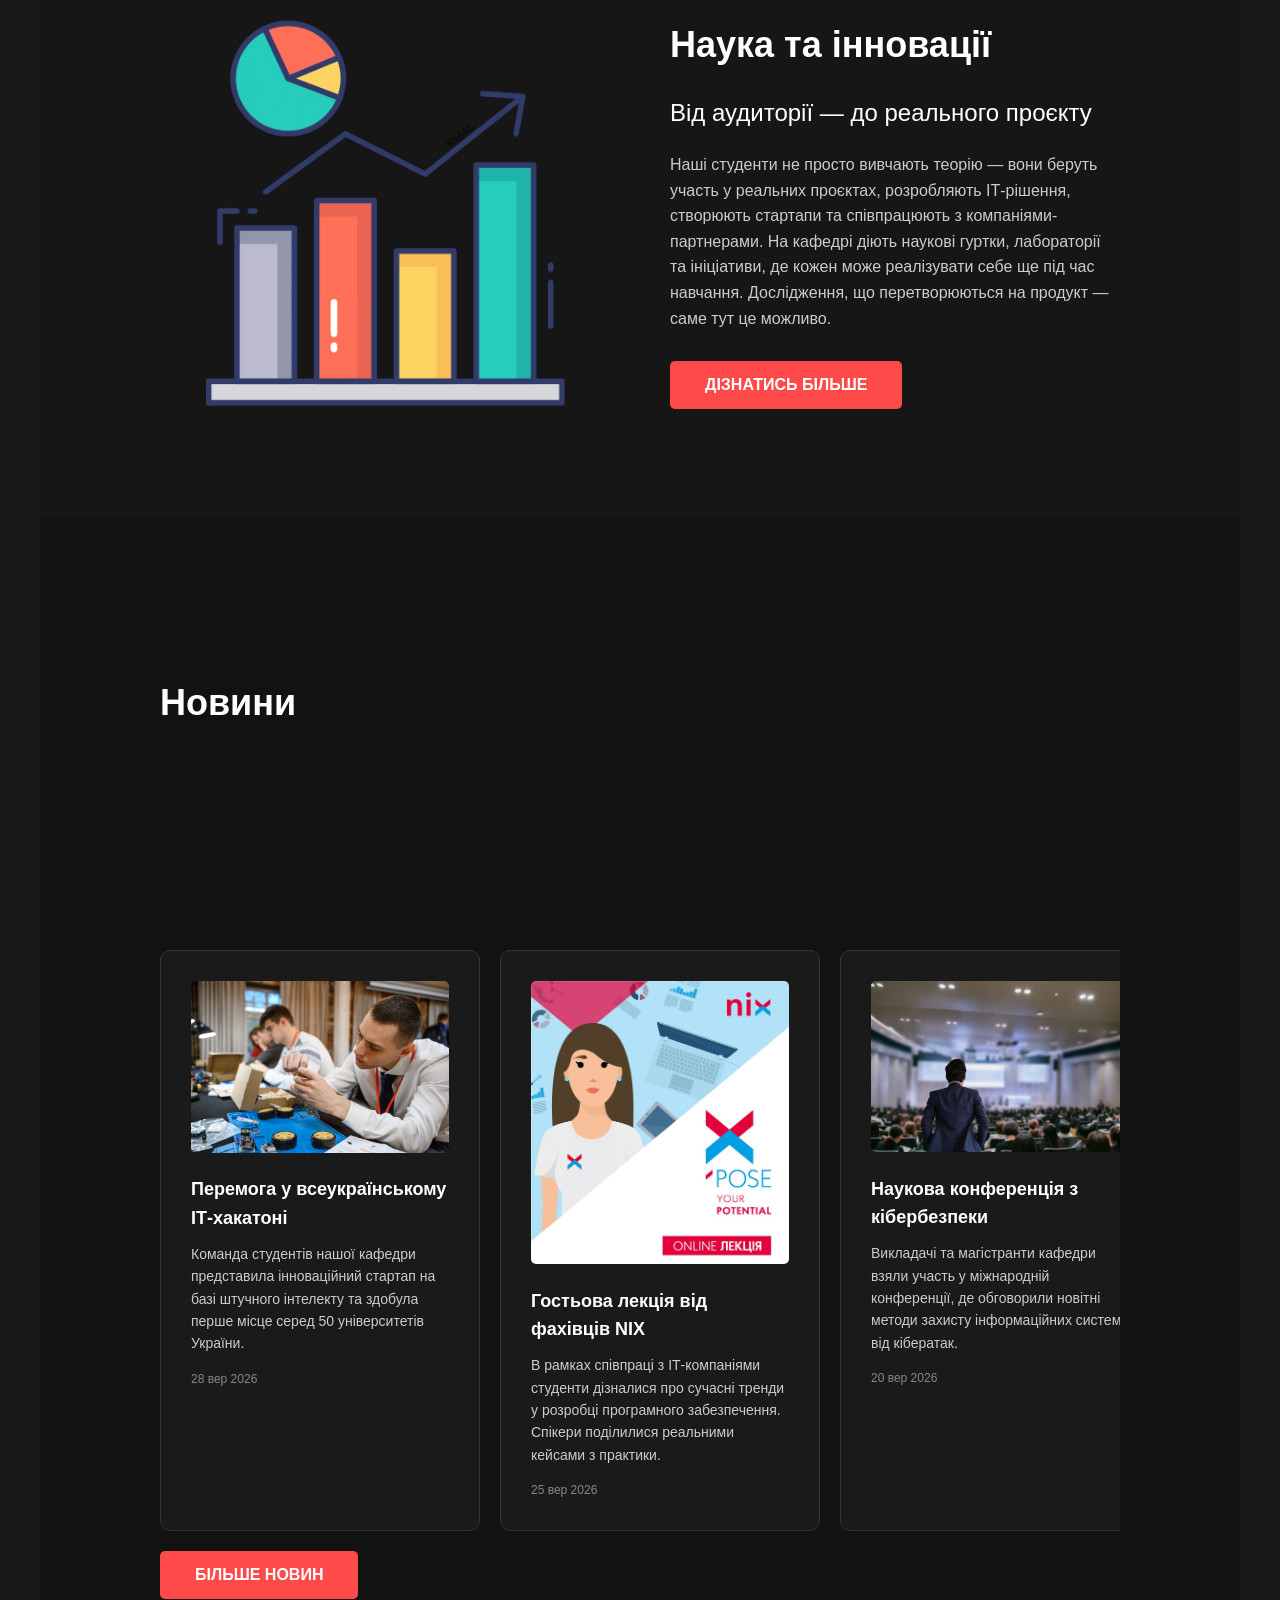
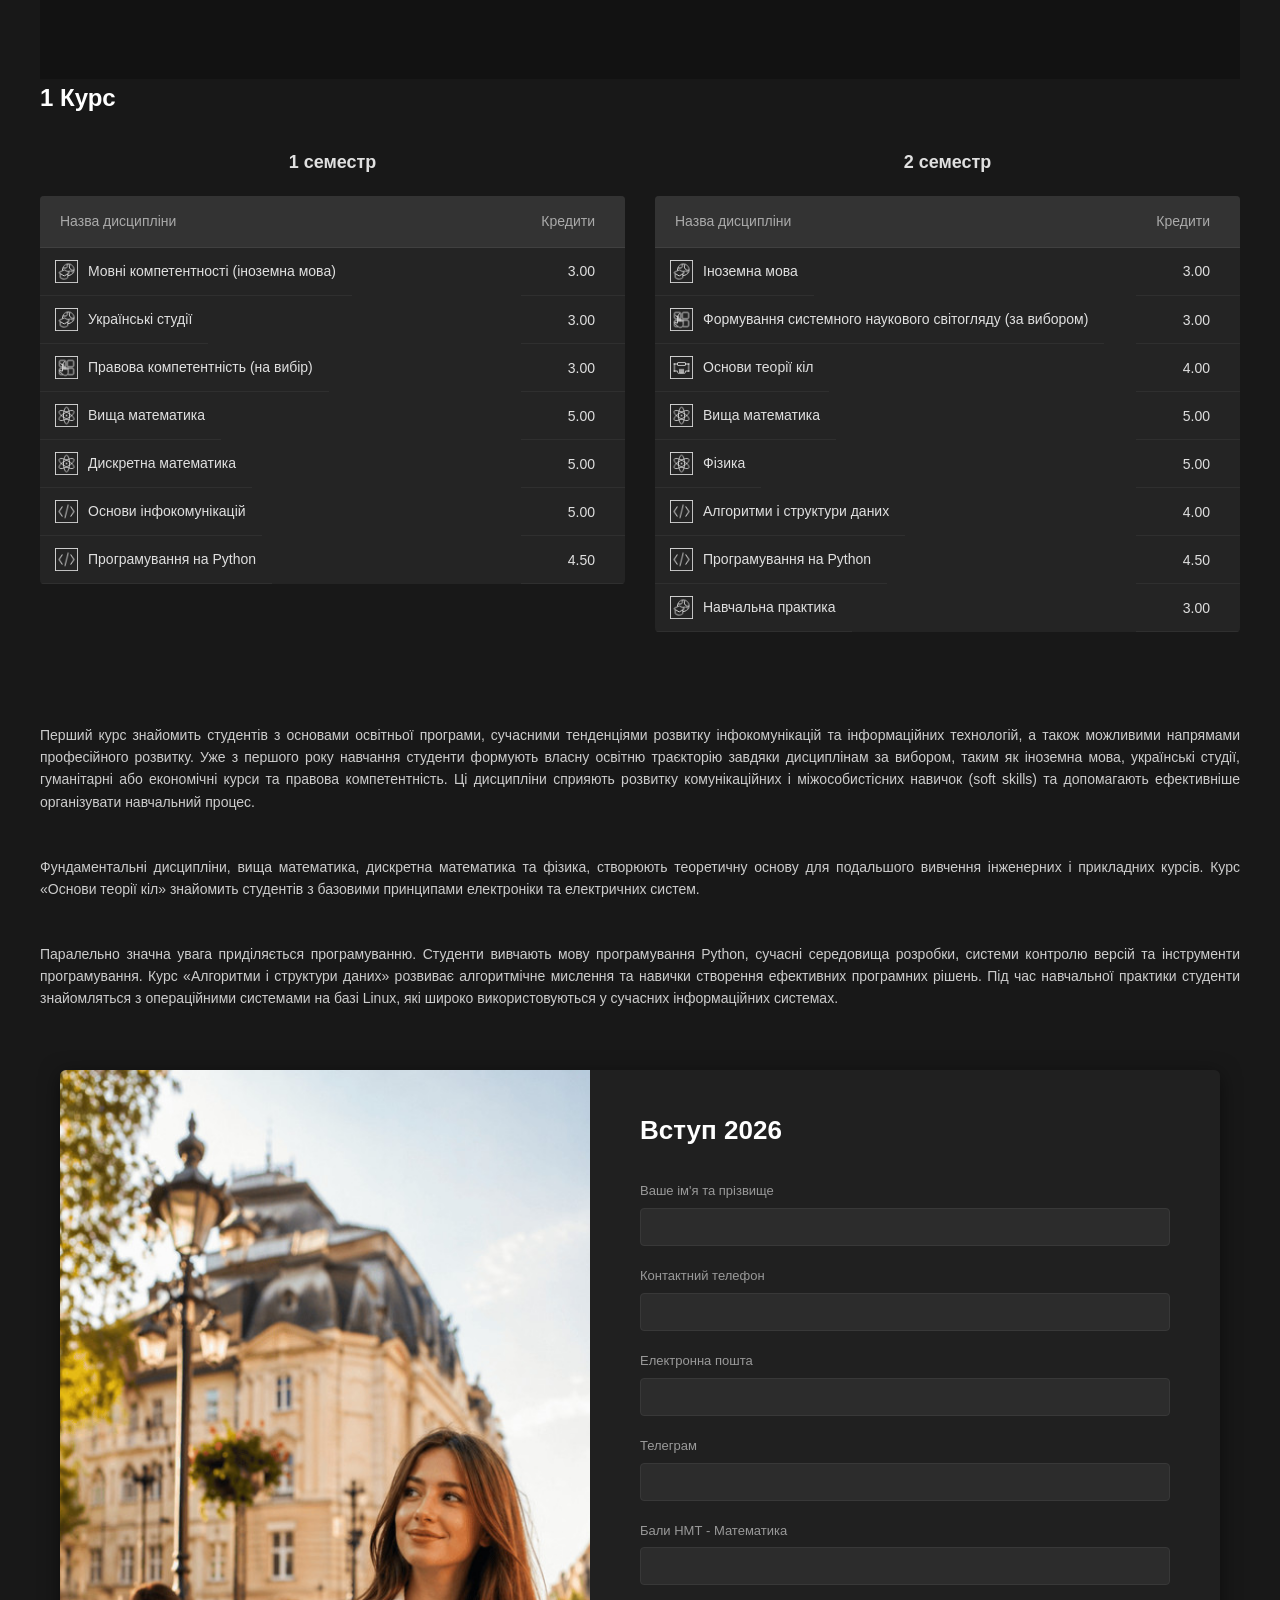
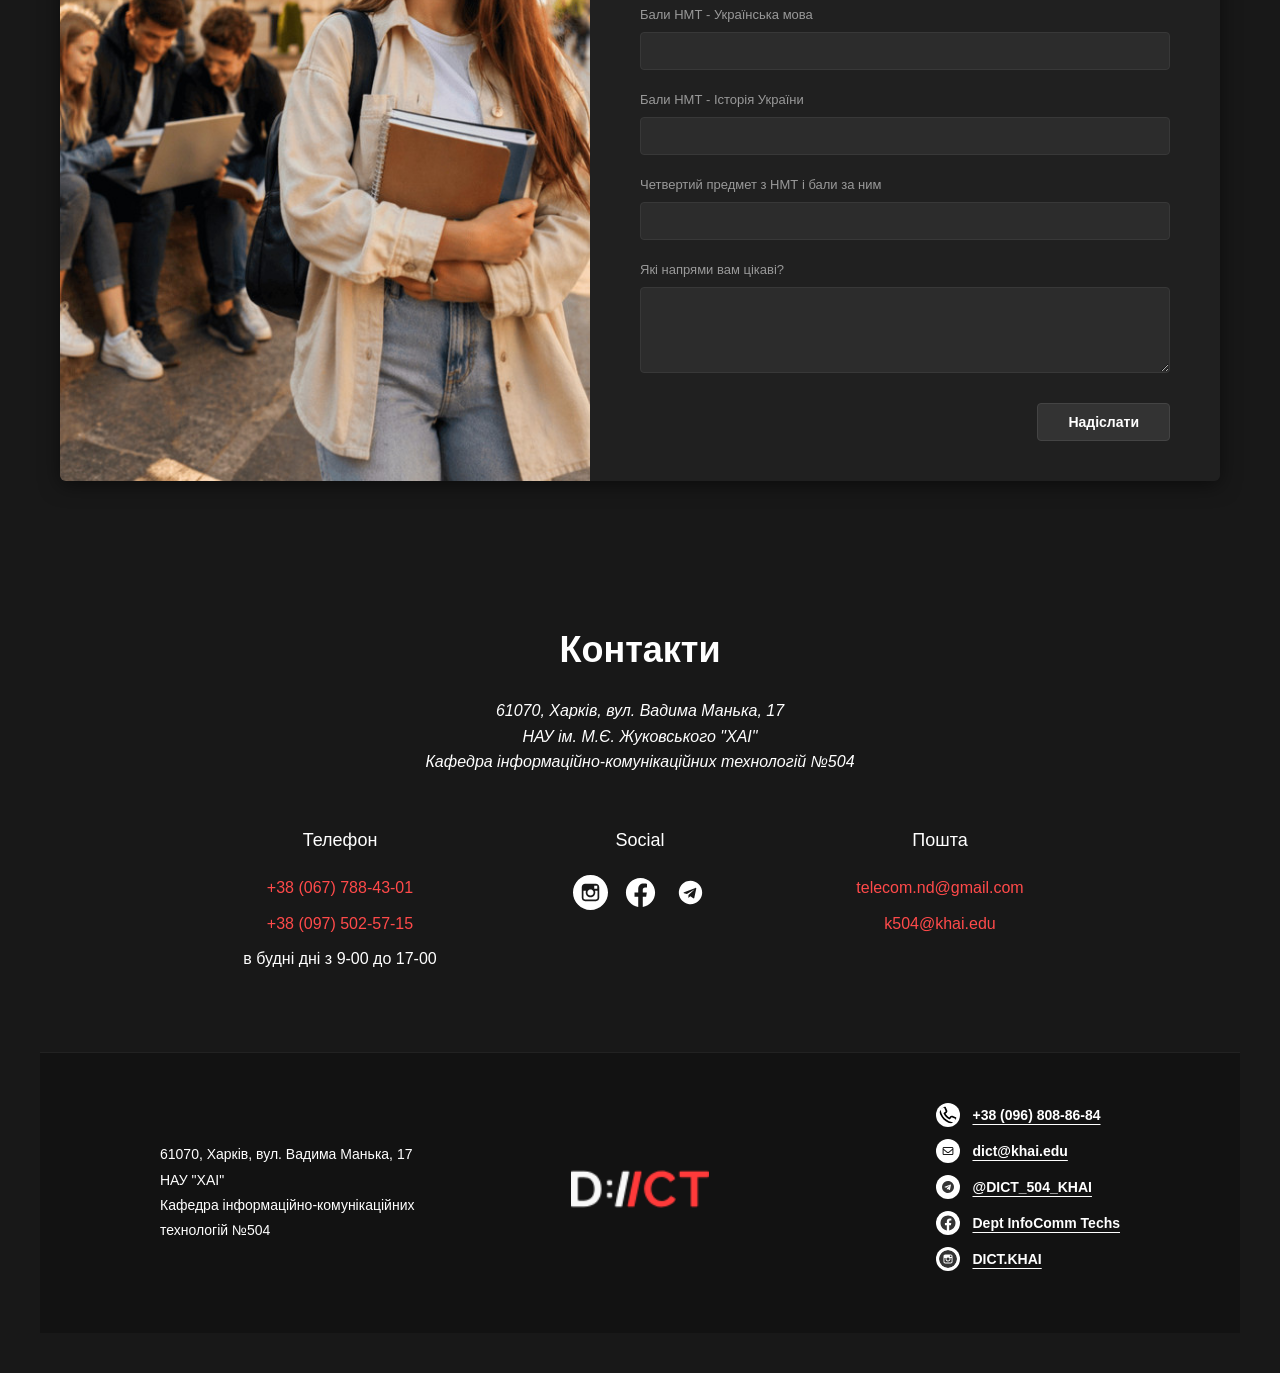
==== commit da305ce3: "Practical work #4: add table and form" ====
--- a/index.html
+++ b/index.html
@@ -201,6 +201,235 @@
     <button>БІЛЬШЕ НОВИН</button>
   </section>
 
+
+  <div class="course-container">
+    <h2 class="course-title">1 Курс</h2>
+
+    <div class="semesters-wrapper">
+      <!-- 1 Семестр -->
+      <div class="semester-box">
+        <h3 class="semester-title">1 семестр</h3>
+        <table class="schedule-table">
+          <thead>
+          <tr>
+            <th>Назва дисципліни</th>
+            <th class="col-credits">Кредити</th>
+          </tr>
+          </thead>
+          <tbody>
+          <tr>
+            <td>
+              <span class="icon">
+                <img src="images/pravo.png" alt="иконка" class="subject-icon">
+              </span> Мовні компетентності (іноземна мова)
+            </td>
+            <td class="col-credits">3.00</td>
+          </tr>
+          <tr>
+            <td>
+              <span class="icon">
+               <img src="images/pravo.png" alt="иконка" class="subject-icon">
+              </span> Українські студії
+            </td>
+            <td class="col-credits">3.00</td>
+          </tr>
+          <tr>
+            <td>
+              <span class="icon"><img src="images/mova.png" alt="иконка" class="subject-icon"></span> Правова компетентність (на вибір)
+            </td>
+            <td class="col-credits">3.00</td>
+          </tr>
+          <tr>
+            <td>
+              <span class="icon"><img src="images/matem.png" alt="иконка" class="subject-icon"></span> Вища математика
+            </td>
+            <td class="col-credits">5.00</td>
+          </tr>
+          <tr>
+            <td>
+              <span class="icon"><img src="images/matem.png" alt="иконка" class="subject-icon"></span> Дискретна математика
+            </td>
+            <td class="col-credits">5.00</td>
+          </tr>
+          <tr>
+            <td>
+              <span class="icon"><img src="images/pg.png" alt="иконка" class="subject-icon"></span> Основи інфокомунікацій
+            </td>
+            <td class="col-credits">5.00</td>
+          </tr>
+          <tr>
+            <td>
+              <span class="icon"><img src="images/pg.png" alt="иконка" class="subject-icon"></span> Програмування на Python
+            </td>
+            <td class="col-credits">4.50</td>
+          </tr>
+          </tbody>
+        </table>
+      </div>
+
+      <!-- 2 Семестр -->
+      <div class="semester-box">
+        <h3 class="semester-title">2 семестр</h3>
+        <table class="schedule-table">
+          <thead>
+          <tr>
+            <th>Назва дисципліни</th>
+            <th class="col-credits">Кредити</th>
+          </tr>
+          </thead>
+          <tbody>
+          <tr>
+            <td>
+              <span class="icon"><img src="images/pravo.png" alt="иконка" class="subject-icon"></span> Іноземна мова
+            </td>
+            <td class="col-credits">3.00</td>
+          </tr>
+          <tr>
+            <td>
+              <span class="icon"><img src="images/mova.png" alt="иконка" class="subject-icon"></span> Формування системного наукового світогляду (за вибором)
+            </td>
+            <td class="col-credits">3.00</td>
+          </tr>
+          <tr>
+            <td>
+              <span class="icon"><img src="images/teor.png" alt="иконка" class="subject-icon"></span> Основи теорії кіл
+            </td>
+            <td class="col-credits">4.00</td>
+          </tr>
+          <tr>
+            <td>
+              <span class="icon"><img src="images/matem.png" alt="иконка" class="subject-icon"></span> Вища математика
+            </td>
+            <td class="col-credits">5.00</td>
+          </tr>
+          <tr>
+            <td>
+              <span class="icon"><img src="images/matem.png" alt="иконка" class="subject-icon"></span> Фізика
+            </td>
+            <td class="col-credits">5.00</td>
+          </tr>
+          <tr>
+            <td>
+              <span class="icon"><img src="images/pg.png" alt="иконка" class="subject-icon"></span> Алгоритми і структури даних
+            </td>
+            <td class="col-credits">4.00</td>
+          </tr>
+          <tr>
+            <td>
+              <span class="icon"><img src="images/pg.png" alt="иконка" class="subject-icon"></span> Програмування на Python
+            </td>
+            <td class="col-credits">4.50</td>
+          </tr>
+          <tr>
+            <td>
+              <span class="icon"><img src="images/pravo.png" alt="иконка" class="subject-icon"></span> Навчальна практика
+            </td>
+            <td class="col-credits">3.00</td>
+          </tr>
+          </tbody>
+        </table>
+
+
+      </div>
+    </div>
+  </div>
+  <br>
+  <br>
+  <div class="course-description">
+  <p> Перший курс знайомить студентів з основами освітньої програми,
+    сучасними тенденціями розвитку інфокомунікацій та інформаційних технологій,
+    а також можливими напрямами професійного розвитку. Уже з першого року
+    навчання студенти формують власну освітню траєкторію завдяки
+    дисциплінам за вибором, таким як іноземна мова, українські студії,
+    гуманітарні або економічні курси та правова компетентність.
+    Ці дисципліни сприяють розвитку комунікаційних і міжособистісних
+    навичок (soft skills) та допомагають ефективніше організувати
+    навчальний процес.
+  </p>
+  <br>
+  <p> Фундаментальні дисципліни, вища математика, дискретна математика
+    та фізика, створюють теоретичну основу для подальшого вивчення
+    інженерних і прикладних курсів. Курс «Основи теорії кіл»
+    знайомить студентів з базовими принципами електроніки та електричних систем.
+  </p>
+  <br>
+  <p>Паралельно значна увага приділяється програмуванню.
+    Студенти вивчають мову програмування Python,
+    сучасні середовища розробки, системи контролю версій та
+    інструменти програмування. Курс «Алгоритми і структури даних»
+    розвиває алгоритмічне мислення та навички створення ефективних
+    програмних рішень. Під час навчальної практики студенти знайомляться
+    з операційними системами на базі Linux, які широко використовуються
+    у сучасних інформаційних системах.
+  </p>
+  </div>
+
+
+  <section class="feedback-section">
+    <div class="feedback-container">
+      <!-- Левая часть с картинкой -->
+      <div class="feedback-image-side">
+        <img src="images/vstup.jpg" alt="Вступ" class="feedback-img">
+      </div>
+
+      <!-- Правая часть с формой -->
+      <div class="feedback-form-side">
+        <h2 class="form-main-title">Вступ 2026</h2>
+
+        <form class="feedback-form">
+          <div class="form-group">
+            <label>Ваше ім'я та прізвище</label>
+            <input type="text" placeholder="" required>
+          </div>
+
+          <div class="form-group">
+            <label>Контактний телефон</label>
+            <input type="tel" placeholder="" required>
+          </div>
+
+          <div class="form-group">
+            <label>Електронна пошта</label>
+            <input type="email" placeholder="" required>
+          </div>
+
+          <div class="form-group">
+            <label>Телеграм</label>
+            <input type="text" placeholder="">
+          </div>
+
+          <div class="form-group">
+            <label>Бали НМТ - Математика</label>
+            <input type="text" placeholder="">
+          </div>
+
+          <div class="form-group">
+            <label>Бали НМТ - Українська мова</label>
+            <input type="text" placeholder="">
+          </div>
+
+          <div class="form-group">
+            <label>Бали НМТ - Історія України</label>
+            <input type="text" placeholder="">
+          </div>
+
+          <div class="form-group">
+            <label>Четвертий предмет з НМТ і бали за ним</label>
+            <input type="text" placeholder="">
+          </div>
+
+          <div class="form-group">
+            <label>Які напрями вам цікаві?</label>
+            <textarea rows="4" placeholder=""></textarea>
+          </div>
+
+          <button type="submit" class="submit-btn">Надіслати</button>
+        </form>
+      </div>
+    </div>
+  </section>
+
+
+
   <section id="contacts">
     <h2>Контакти</h2>
     <address>
@@ -255,7 +484,6 @@
 
     <div class="footer-contacts">
       <ul>
-        <!-- Замініть src на шляхи до ваших маленьких іконок (телефон, пошта, телеграм тощо) -->
         <li><img src="images/phone1.svg" alt="Телефон"> <a href="tel:+380968088684">+38 (096) 808-86-84</a></li>
         <li><img src="images/email.svg" alt="Пошта"> <a href="mailto:dict@khai.edu">dict@khai.edu</a></li>
         <li><img src="images/tg1.svg" alt="Telegram"> <a href="https://t.me/dict_504_khai">@DICT_504_KHAI</a></li>
--- a/css/style.css
+++ b/css/style.css
@@ -527,4 +527,240 @@
 
 .footer-contacts a:hover {
     color: #ff4a4a; /* Зміна кольору при наведенні */
+}
+
+
+body {
+    background-color: #181818;
+    color: #ffffff;
+    font-family: -apple-system, BlinkMacSystemFont, "Segoe UI", Roboto, Helvetica, Arial, sans-serif;
+    margin: 0;
+    padding: 40px;
+}
+
+.course-container {
+    max-width: 1200px;
+    margin: 0 auto;
+}
+
+.course-title {
+    font-size: 24px;
+    font-weight: 700;
+    margin-bottom: 30px;
+}
+
+.semesters-wrapper {
+    display: flex;
+    gap: 30px;
+    flex-wrap: wrap;
+}
+
+.semester-box {
+    flex: 1;
+    min-width: 450px;
+}
+
+.semester-title {
+    text-align: center;
+    font-size: 18px;
+    font-weight: 600;
+    margin-bottom: 20px;
+    color: #e0e0e0;
+}
+
+.schedule-table {
+    width: 100%;
+    border-collapse: collapse;
+    background-color: #242424;
+    border-radius: 4px;
+    overflow: hidden;
+}
+.schedule-table th {
+    background-color: #333333;
+    color: #aaaaaa;
+    font-weight: 500;
+    font-size: 14px;
+    text-align: left;
+    padding: 14px 20px;
+    border-bottom: 1px solid #404040;
+}
+.schedule-table th.col-credits,
+.schedule-table td.col-credits {
+    text-align: right;
+    padding-right: 30px;
+    width: 100px;
+}
+.schedule-table td {
+    padding: 12px 16px;
+    font-size: 14px;
+    color: #e0e0e0;
+    border-bottom: 1px solid #2f2f2f;
+    vertical-align: middle;
+}
+
+.schedule-table td:first-child {
+    display: inline-flex;
+    align-items: center;
+    gap: 12px;
+}
+
+.col-credits {
+    text-align: right;
+    width: 100px;
+}
+
+
+.icon {
+    display: inline-flex;
+    align-items: center;
+    justify-content: center;
+    width: 20px;
+    flex-shrink: 0;
+    font-size: 14px;
+    opacity: 0.85;
+}
+.subject-icon {
+    width: 23px;
+    height: 23px;
+    object-fit: contain;
+}
+
+.schedule-table th.col-credits,
+.schedule-table td.col-credits {
+    text-align: right;
+    width: 100px;
+}
+@media (max-width: 900px) {
+    .semesters-wrapper {
+        flex-direction: column;
+    }
+    .semester-box {
+        min-width: 100%;
+    }
+}
+
+.course-description {
+    max-width: 1200px;
+    margin: 40px auto 0 auto;
+    font-family: -apple-system, BlinkMacSystemFont, "Segoe UI", Roboto, Helvetica, Arial, sans-serif;
+    color: #cccccc;
+    font-size: 14px;
+    line-height: 1.6;
+}
+
+.course-description p {
+    margin-bottom: 20px;
+    text-align: justify;
+}
+
+
+.feedback-section {
+    max-width: 1200px;
+    margin: 60px auto;
+    padding: 0 20px;
+    font-family: -apple-system, BlinkMacSystemFont, "Segoe UI", Roboto, Helvetica, Arial, sans-serif;
+}
+
+.feedback-container {
+    display: flex;
+    background-color: #1a1a1a;
+    border-radius: 6px;
+    overflow: hidden;
+    box-shadow: 0 4px 20px rgba(0, 0, 0, 0.5);
+}
+
+/* Левая сторона с картинкой */
+.feedback-image-side {
+    flex: 1;
+    min-height: 500px;
+}
+
+.feedback-img {
+    width: 100%;
+    height: 100%;
+    object-fit: cover;
+    display: block;
+}
+
+/* Правая сторона с формой */
+.feedback-form-side {
+    flex: 1;
+    background-color: #202020;
+    padding: 40px 50px;
+}
+
+.form-main-title {
+    font-size: 26px;
+    font-weight: 700;
+    color: #ffffff;
+    margin-bottom: 30px;
+}
+
+.feedback-form {
+    display: flex;
+    flex-direction: column;
+    gap: 20px;
+}
+
+.form-group {
+    display: flex;
+    flex-direction: column;
+    gap: 6px;
+}
+
+.form-group label {
+    font-size: 13px;
+    color: #999999;
+}
+
+.form-group input,
+.form-group textarea {
+    background-color: #2c2c2c;
+    border: 1px solid #383838;
+    border-radius: 4px;
+    padding: 10px 14px;
+    color: #ffffff;
+    font-size: 14px;
+    outline: none;
+    transition: border-color 0.2s;
+}
+
+.form-group input:focus,
+.form-group textarea:focus {
+    border-color: #666666;
+}
+
+.form-group textarea {
+    resize: vertical;
+}
+
+/* Кнопка отправки */
+.submit-btn {
+    align-self: flex-end;
+    background-color: #333333;
+    color: #ffffff;
+    border: 1px solid #444444;
+    padding: 10px 30px;
+    border-radius: 4px;
+    font-size: 14px;
+    cursor: pointer;
+    transition: background-color 0.2s;
+    margin-top: 10px;
+}
+
+.submit-btn:hover {
+    background-color: #444444;
+}
+
+/* Адаптивность для мобильных устройств */
+@media (max-width: 900px) {
+    .feedback-container {
+        flex-direction: column;
+    }
+    .feedback-image-side {
+        min-height: 250px;
+    }
+    .feedback-form-side {
+        padding: 30px 20px;
+    }
 }
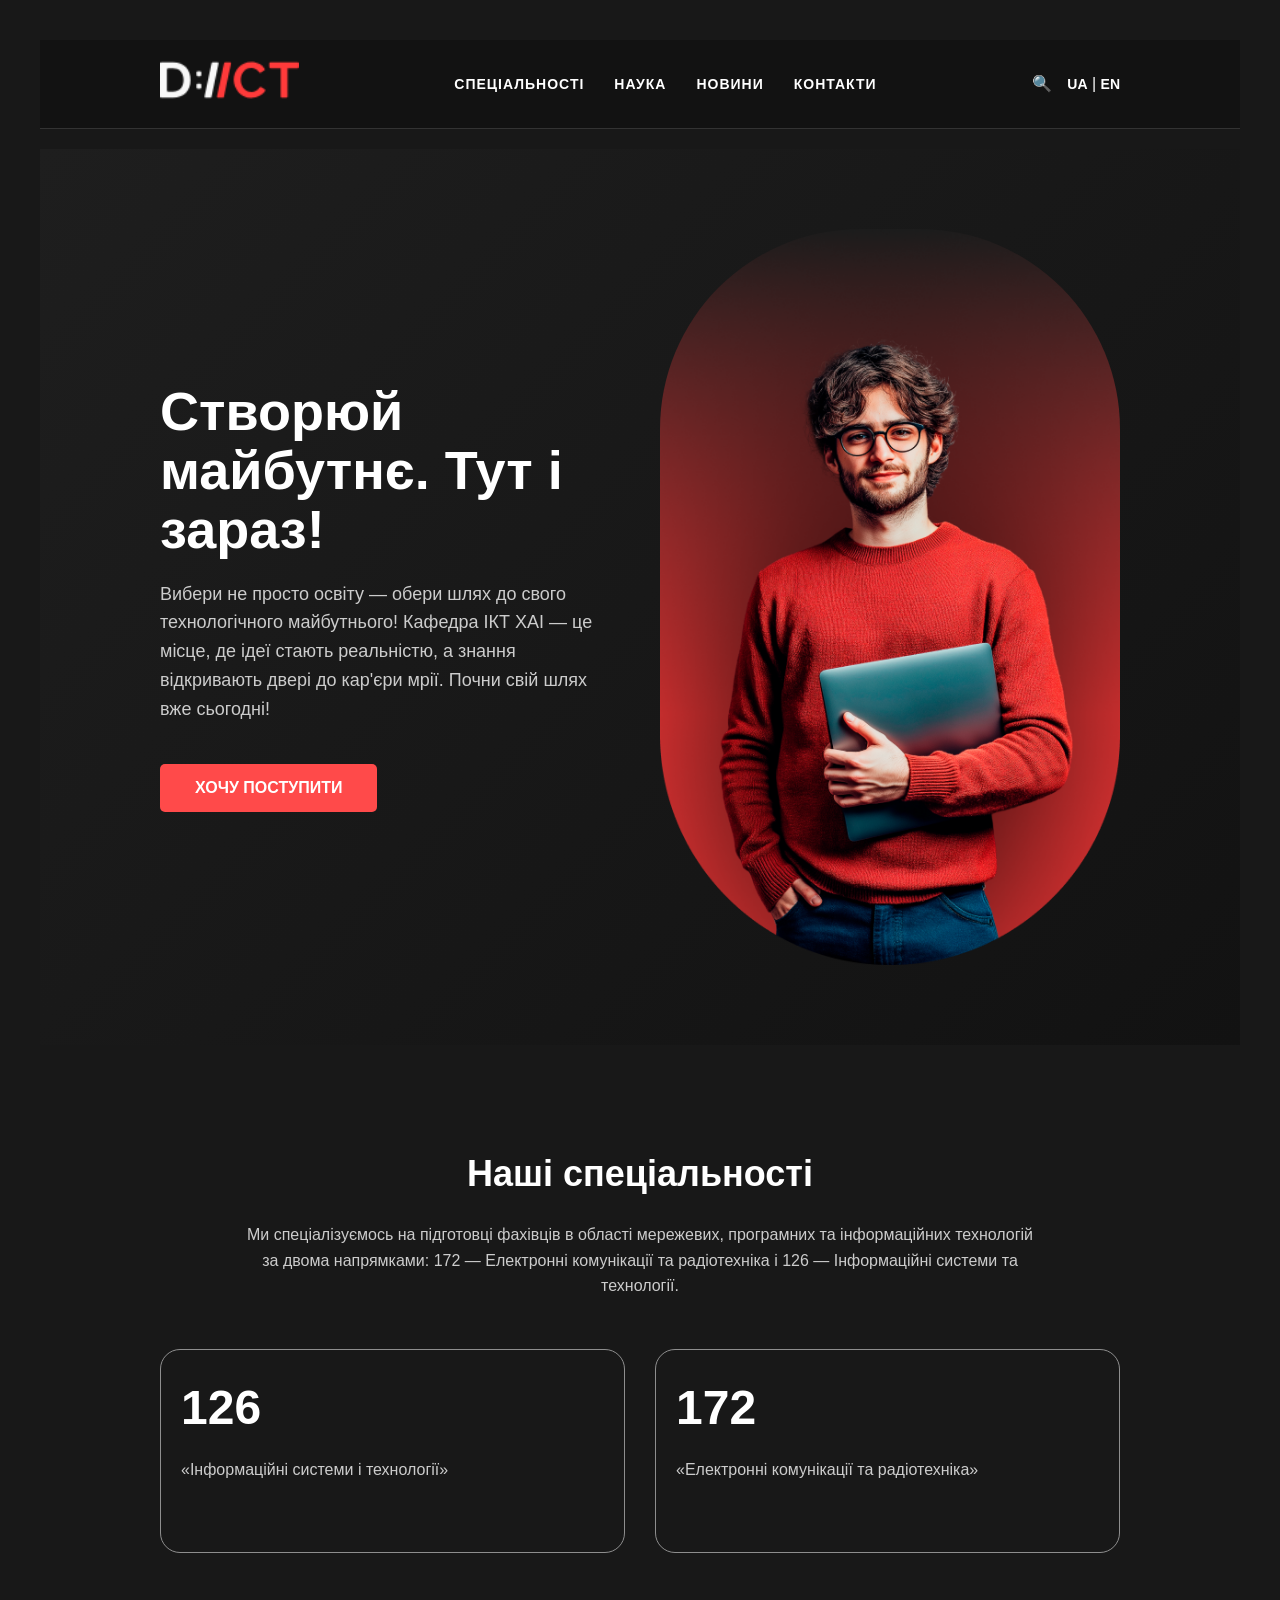
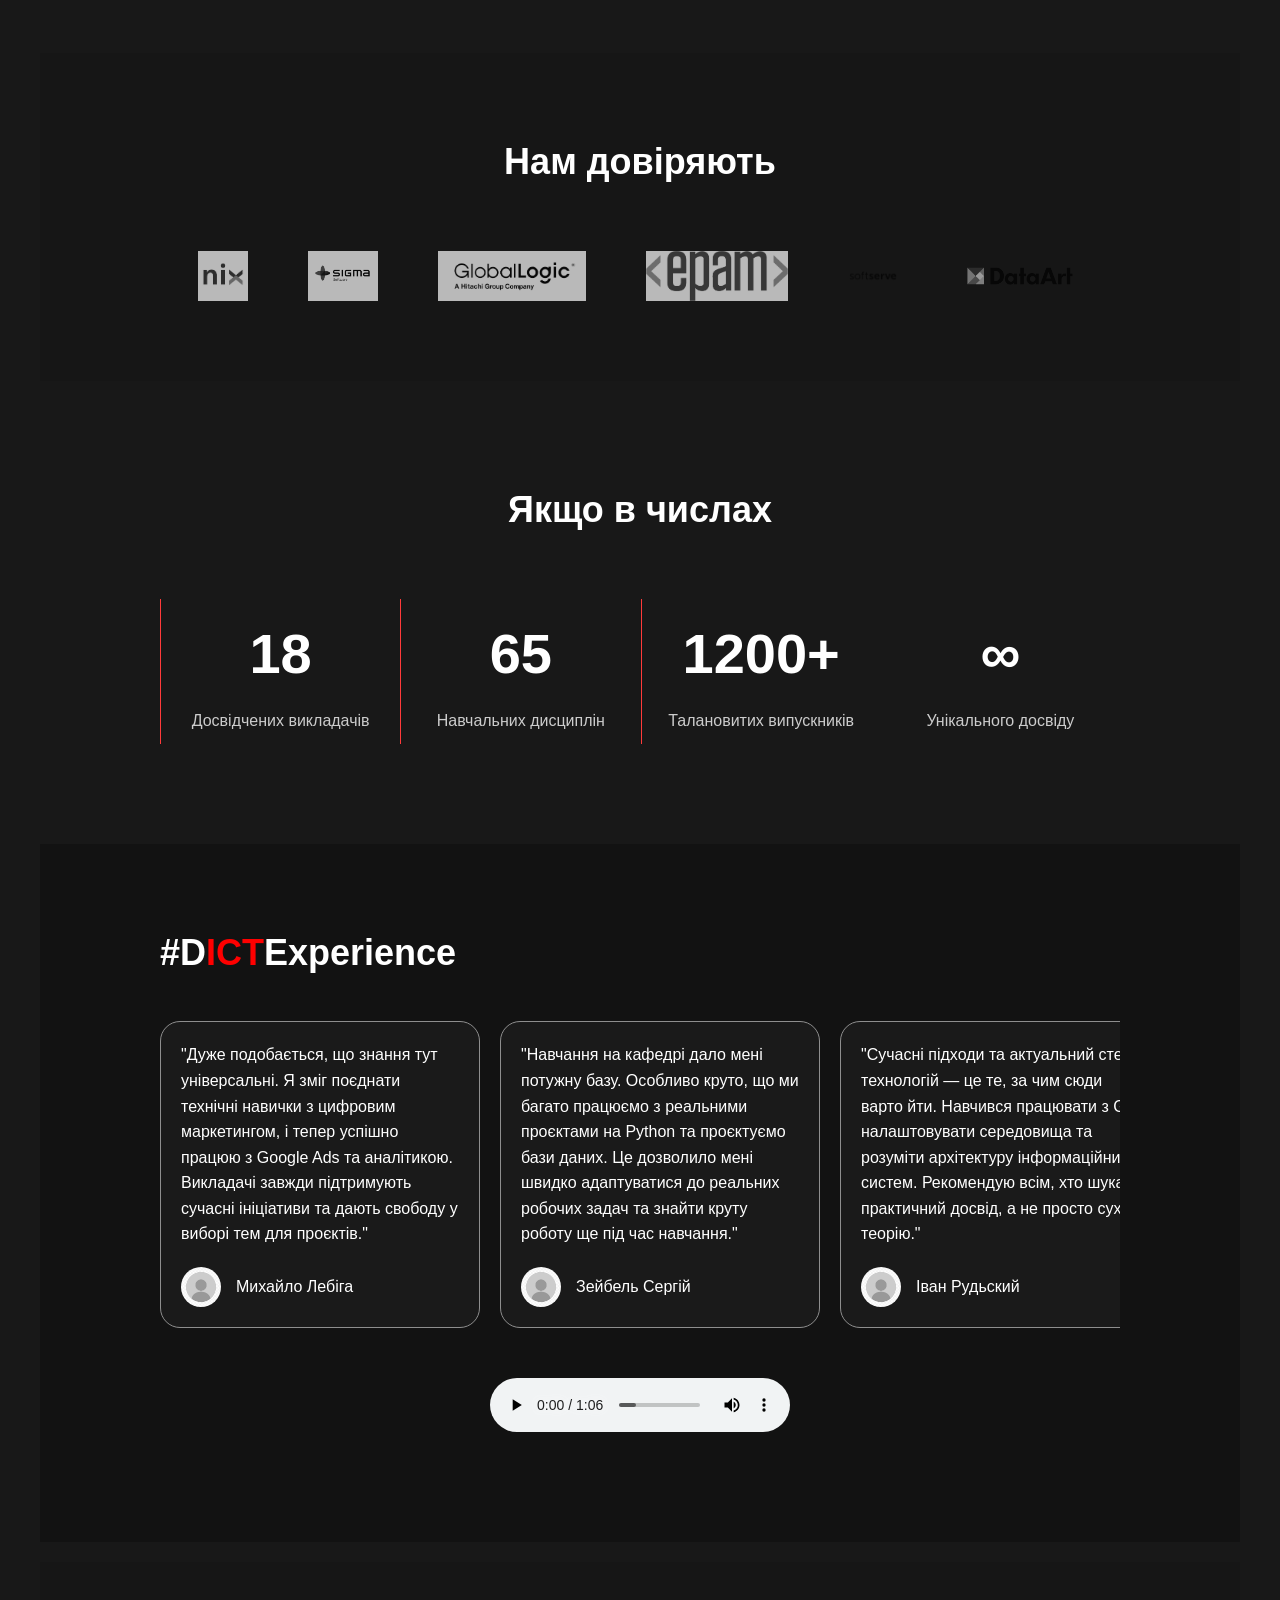
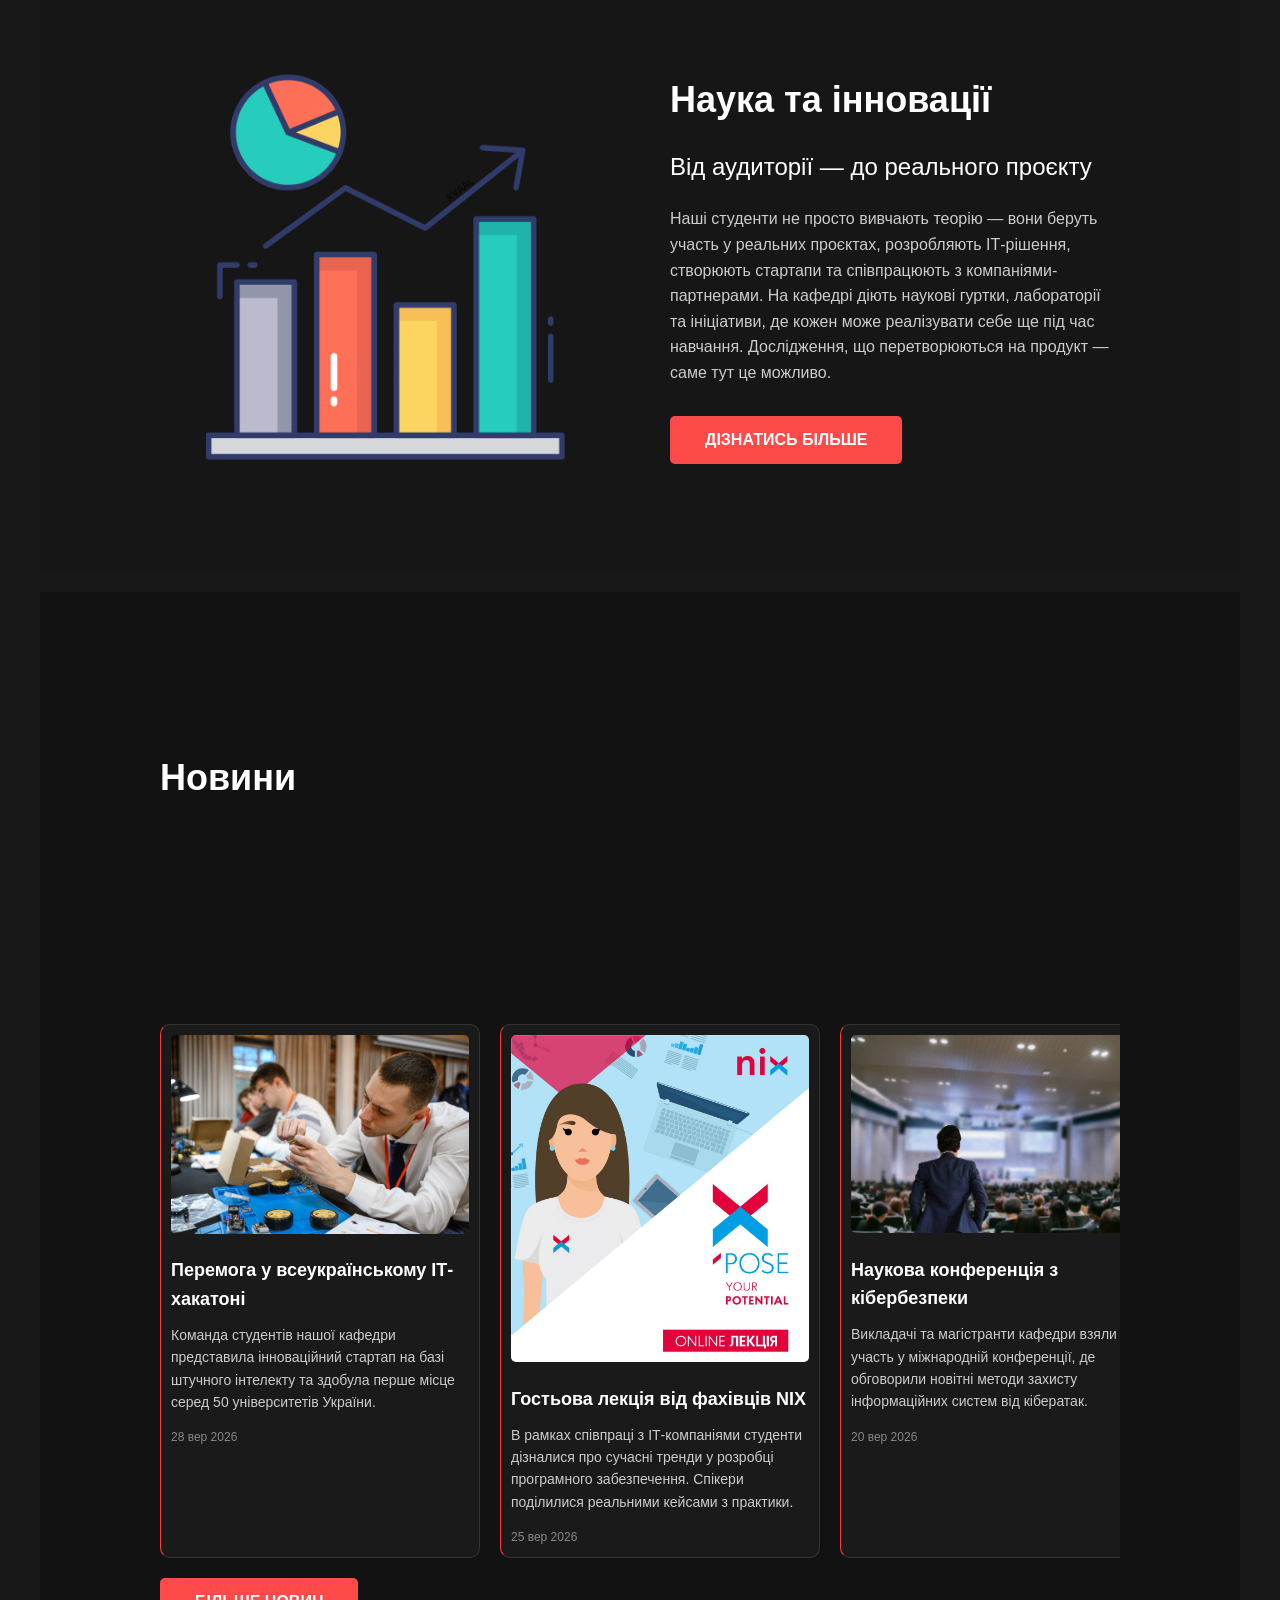
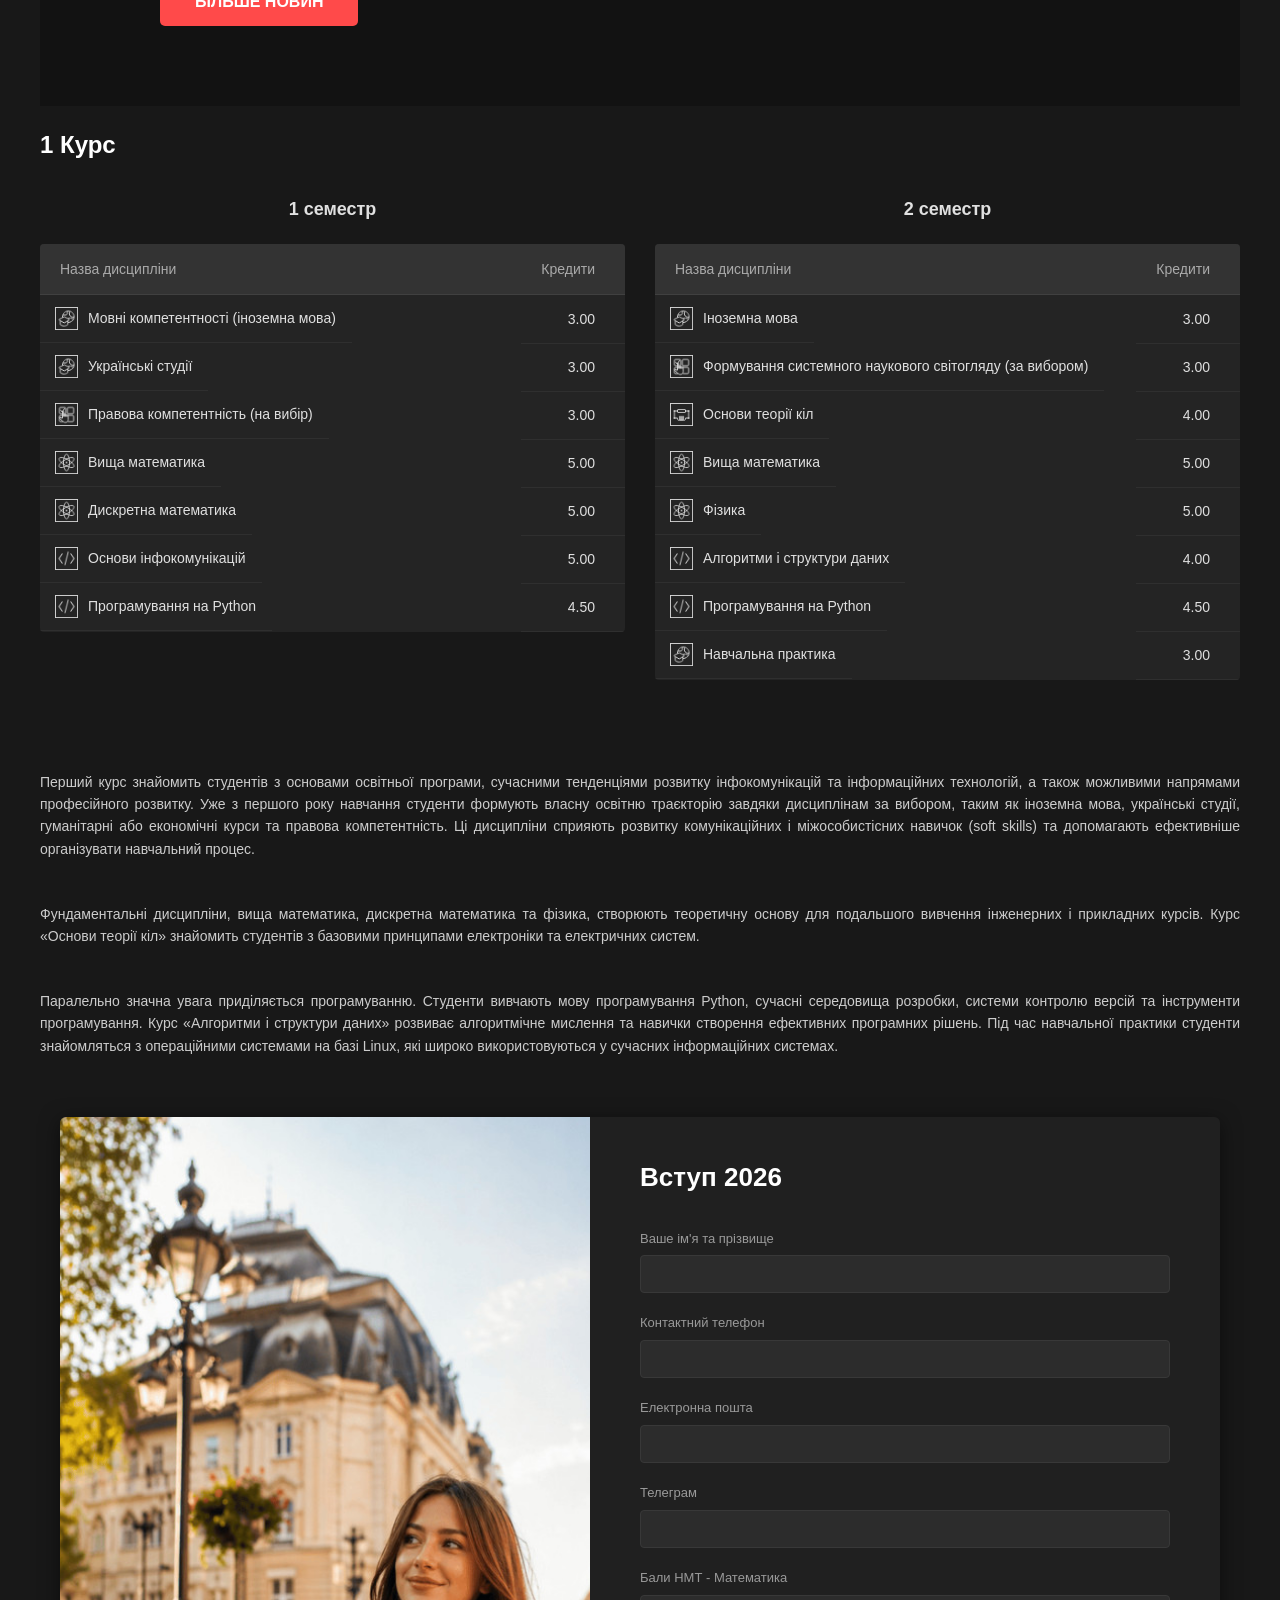
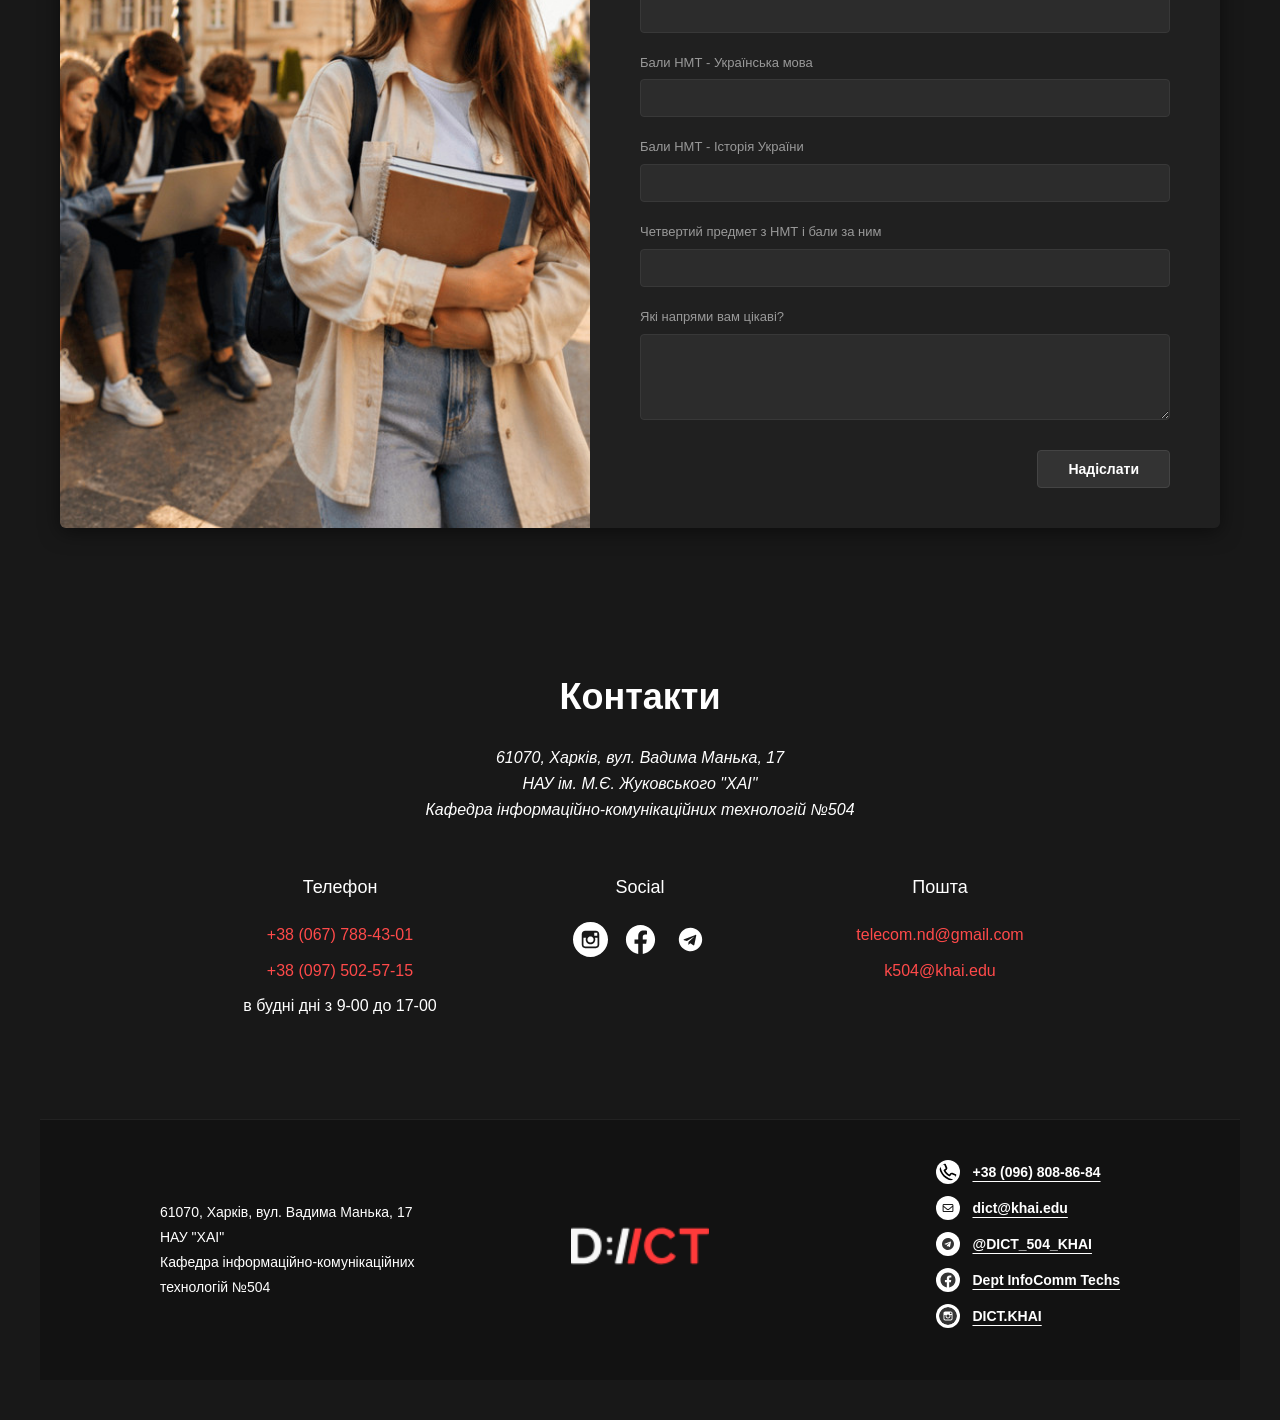
==== commit 995aa94f: "PR6: add SCSS structure" ====
--- a/index.html
+++ b/index.html
@@ -1,6 +1,7 @@
 <!DOCTYPE html>
 <html lang="uk" xmlns="http://www.w3.org/1999/html">
 <head>
+  <link rel="stylesheet" href="css/main.css">
   <link rel="stylesheet" href="css/style.css">
   <meta charset="UTF-8">
   <meta name="viewport" content="width=device-width, initial-scale=1.0">
--- a/css/main.css
+++ b/css/main.css
@@ -0,0 +1,47 @@
+body {
+  font-family: "Open Sans", sans-serif;
+  color: #2c3e50;
+  max-width: 80em;
+  margin: 0 auto;
+  padding: 0 20px;
+}
+
+section {
+  margin: 40px 0;
+}
+
+header {
+  padding: 20px 0;
+}
+
+#feedbacks .cards-wrapper .card {
+  padding: 20px;
+  border-radius: 20px;
+  border: 1px solid #8e8e8e;
+}
+
+#in-numbers .cards-wrapper .card {
+  padding: 10px;
+  border-right: 1px solid #FF3A3A;
+}
+#in-numbers .cards-wrapper .card:last-child {
+  border-right: none;
+}
+
+#news .news-cards .news-card {
+  border-right: 1px solid #FF3A3A;
+}
+#news .news-cards .news-card:last-child {
+  border-right: none;
+}
+#news .news-cards .news-card .content-wrapper {
+  padding: 10px;
+}
+
+#specialties .cards-wrapper .card {
+  padding: 20px;
+  border-radius: 20px;
+  border: 1px solid #8e8e8e;
+}
+
+/*# sourceMappingURL=main.css.map */
--- a/css/style.css
+++ b/css/style.css
@@ -1,15 +1,19 @@
-/* =========================================
-   Базові налаштування (Скидання стилів)
-========================================= */
 * {
     box-sizing: border-box;
     margin: 0;
     padding: 0;
 }
 
+.container {
+    max-width: 80em;
+    margin: 0 auto;
+    padding-left: 16px;
+    padding-right: 16px;
+}
+
 body {
     font-family: 'Segoe UI', Tahoma, Geneva, Verdana, sans-serif;
-    background-color: #121212; /* Темний фон сайту */
+    background-color: #121212;
     color: #ffffff;
     line-height: 1.6;
 }
@@ -20,9 +24,6 @@
     transition: color 0.3s ease;
 }
 
-/* =========================================
-   Шапка (Header) та Навігація
-========================================= */
 header {
     display: flex;
     justify-content: space-between;
@@ -30,7 +31,7 @@
     padding: 20px 10%;
     background-color: #121212;
     border-bottom: 1px solid #333;
-    position: sticky; /* Шапка прилипає до верху при скролі */
+    position: sticky;
     top: 0;
     z-index: 1000;
 }
@@ -67,11 +68,10 @@
     font-weight: bold;
 }
 
-/* =========================================
-   Спільні стилі для секцій
-========================================= */
+
 section {
     padding: 80px 10%;
+    margin: 20px 0;
 }
 
 h2 {
@@ -165,9 +165,9 @@
 
 #specialties .card {
     background-color: transparent;
-    border: 1px solid #444;
-    padding: 40px;
-    border-radius: 15px;
+    border: 1px solid #8E8E8E;
+    padding: 20px;
+    border-radius: 20px;
     text-align: left;
     transition: transform 0.3s, border-color 0.3s;
 }
@@ -202,12 +202,12 @@
 
 #numbers .stat {
     flex: 1;
-    padding: 0 20px;
-    border-right: 1px solid #333;
-}
-
+    padding: 10px;
+    border-left: 1px solid #FF3A3A;
+    border-right: none;
+}
 #numbers .stat:last-child {
-    border-right: none;
+    border-left: none;
 }
 
 #numbers .stat h3 {
@@ -269,17 +269,17 @@
 .carousel {
     display: flex;
     gap: 20px;
-    overflow-x: auto; /* Додає горизонтальний скрол для ефекту каруселі */
+    overflow-x: auto;
     padding: 20px 0;
     margin-top: 20px;
 }
 
 .review-card, .news-card {
     background-color: #1a1a1a;
-    padding: 30px;
-    border-radius: 10px;
+    padding: 20px;
+    border-radius: 20px;
     min-width: 320px;
-    border: 1px solid #333;
+    border: 1px solid #8E8E8E;
 }
 
 .review-card .author {
@@ -293,6 +293,17 @@
     width: 40px;
     height: 40px;
     border-radius: 50%;
+}
+
+.news-card {
+    background-color: #1a1a1a;
+    padding: 10px;
+    border-radius: 10px;
+    min-width: 320px;
+    border: 1px solid #333;
+}
+.news-card:not(:last-child) {
+    border-left: 1px solid #FF3A3A;
 }
 
 .news-card img {
@@ -455,8 +466,8 @@
    8. Підвал сайту (Footer)
 ========================================= */
 footer {
-    background-color: #121212; /* Темний фон підвалу */
-    padding: 50px 10%;
+    background-color: #121212;
+    padding: 40px 10%;
     border-top: 1px solid #222;
 }
 
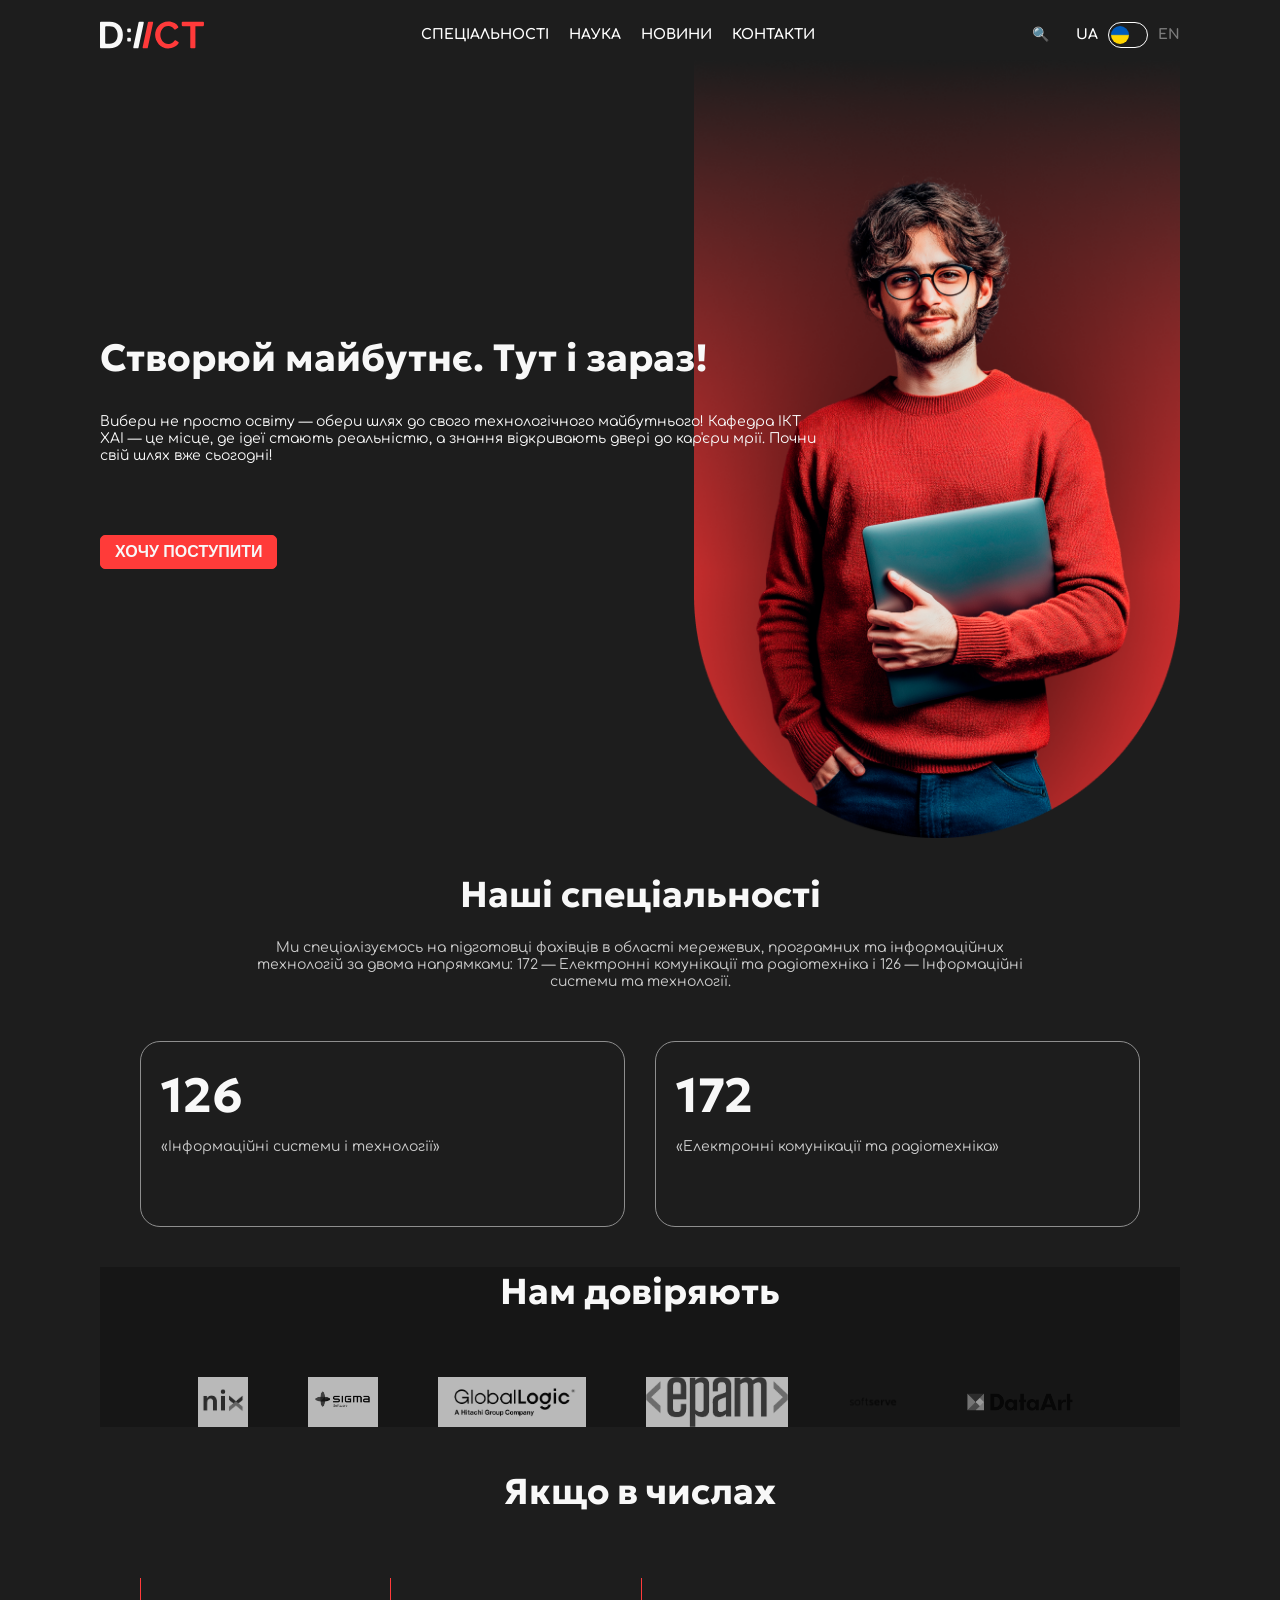
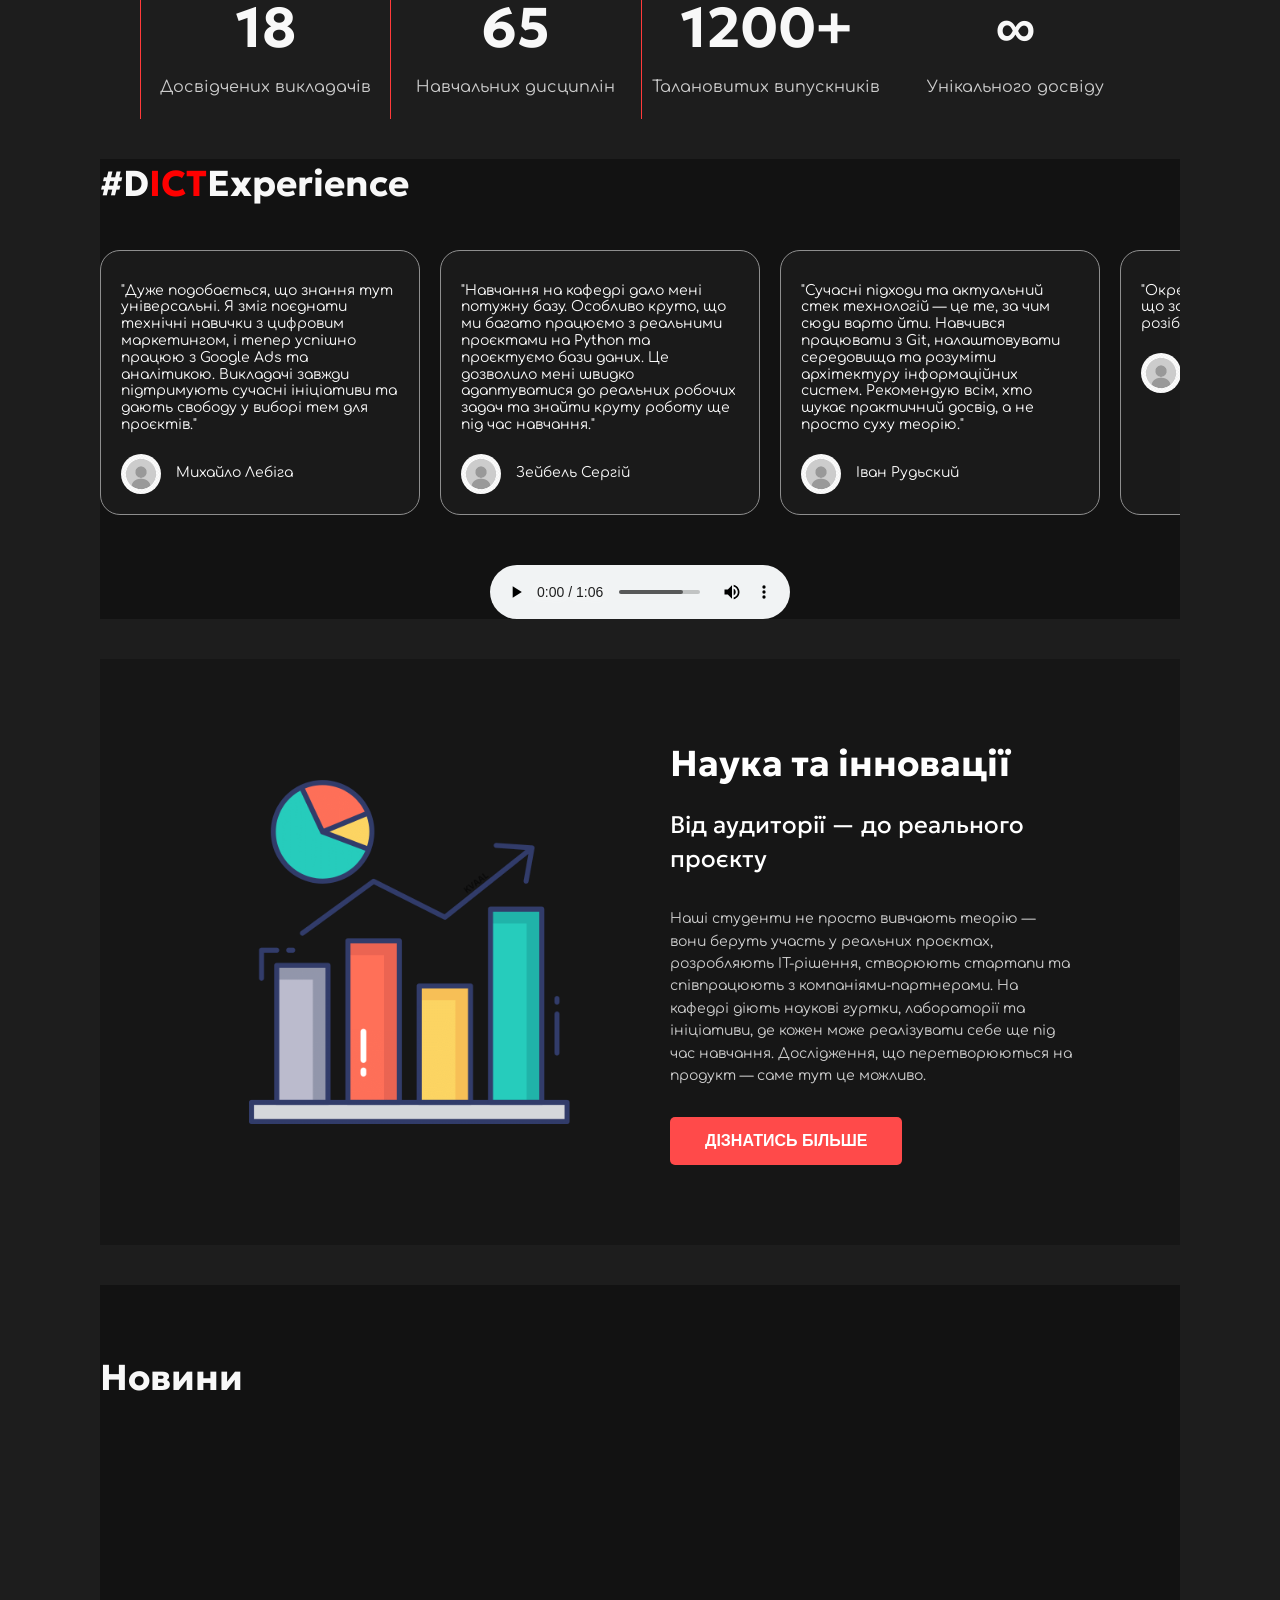
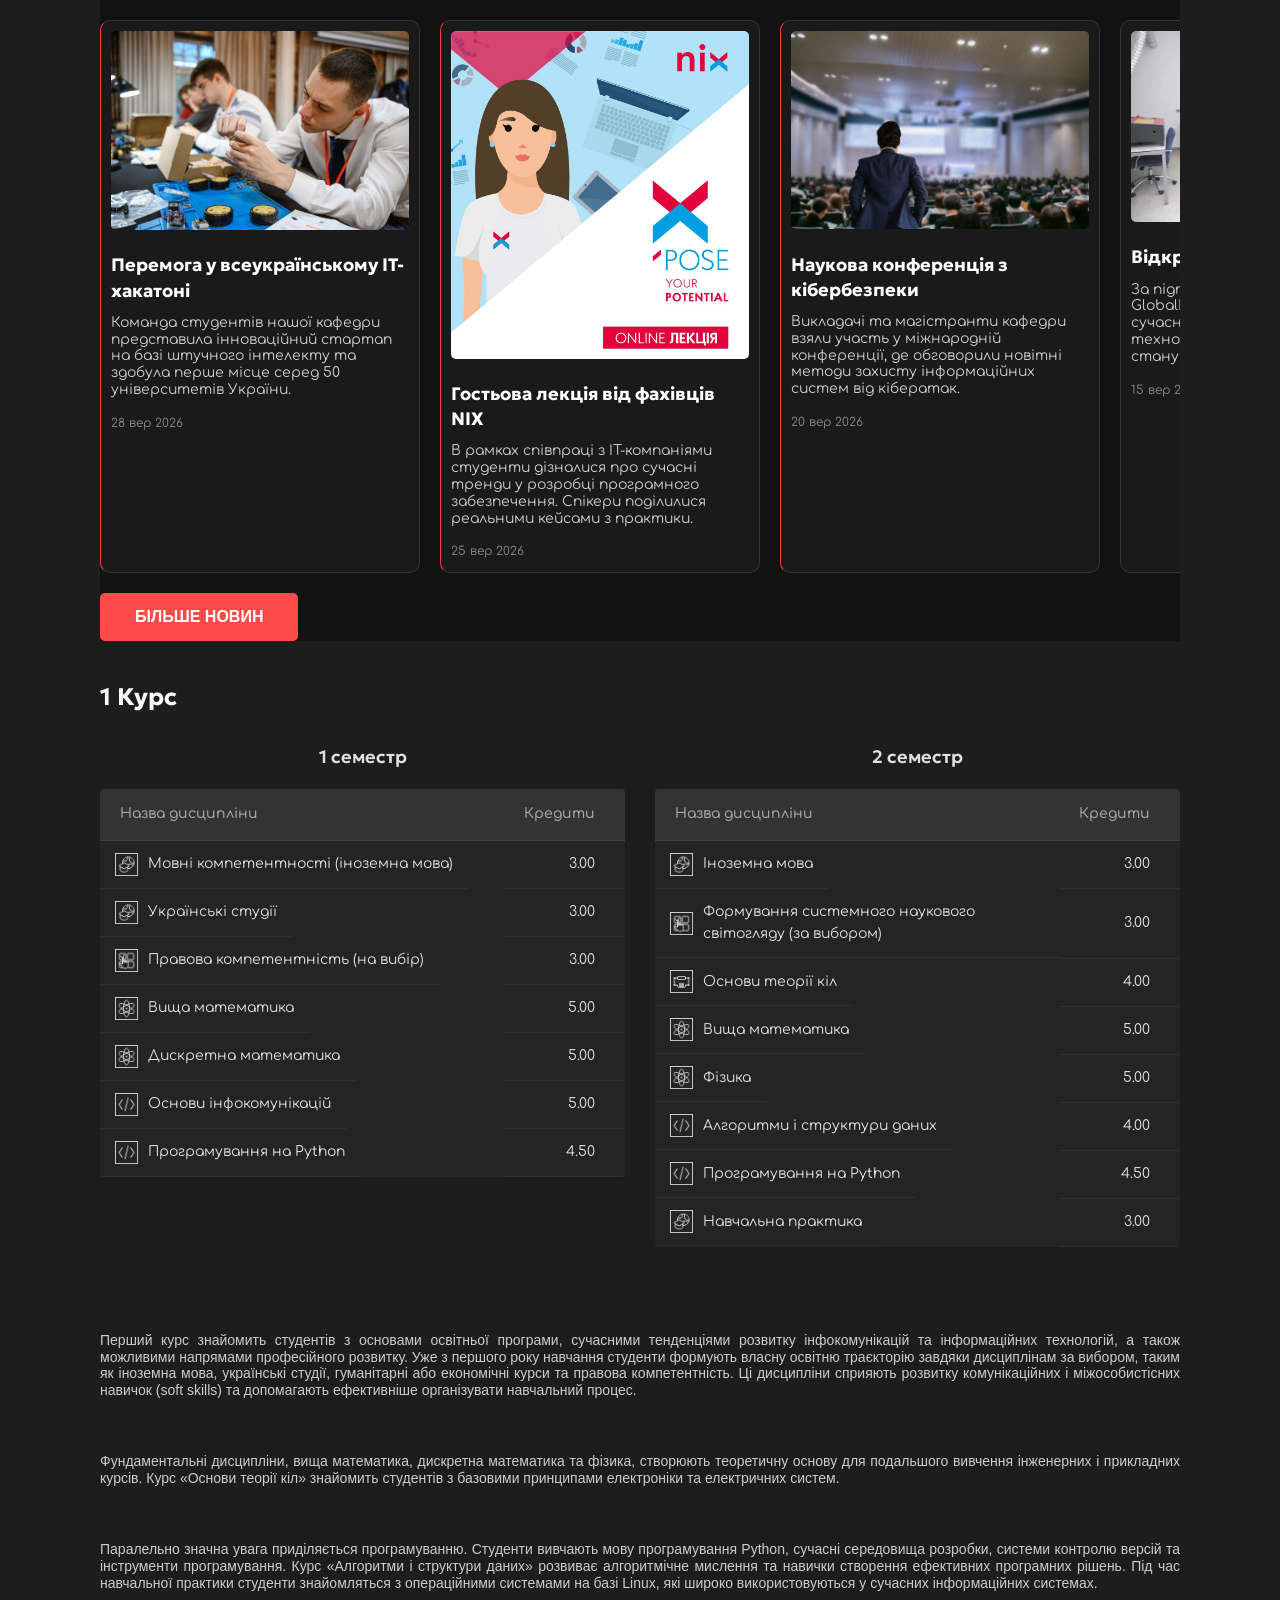
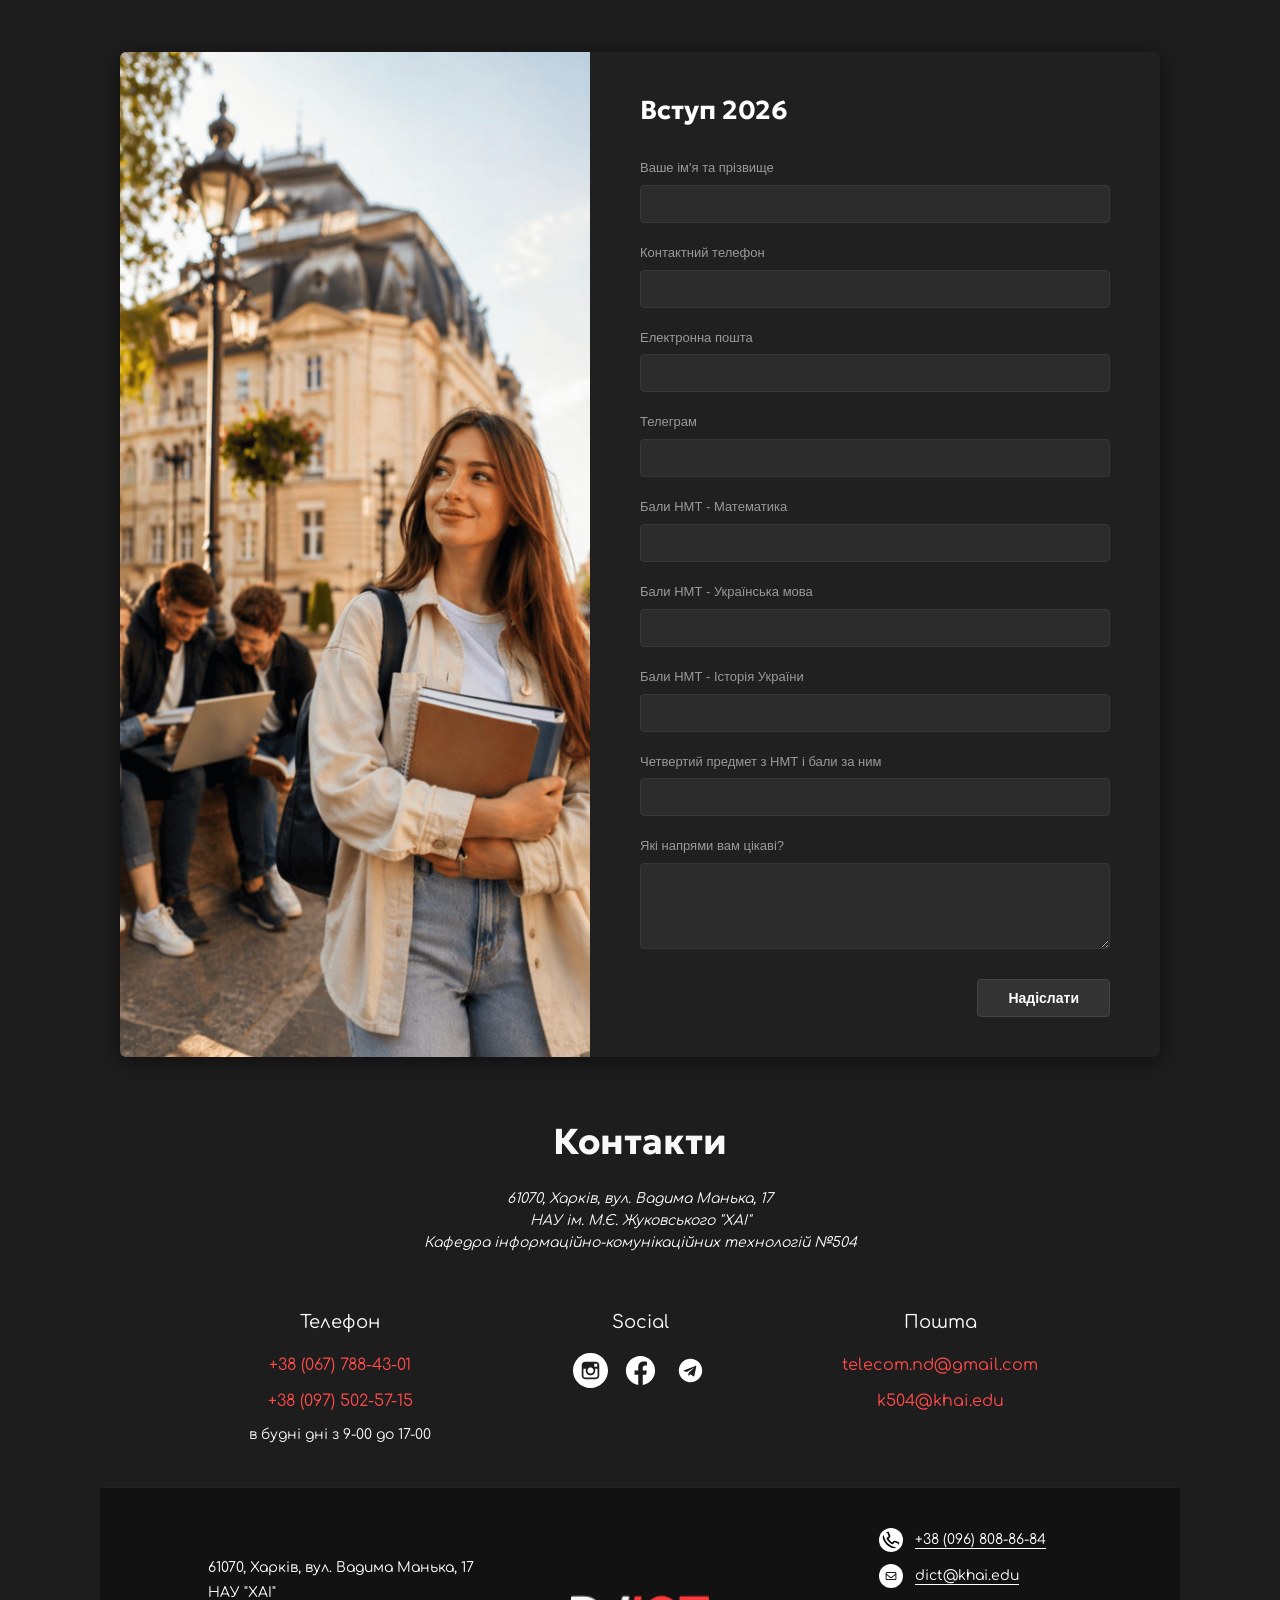
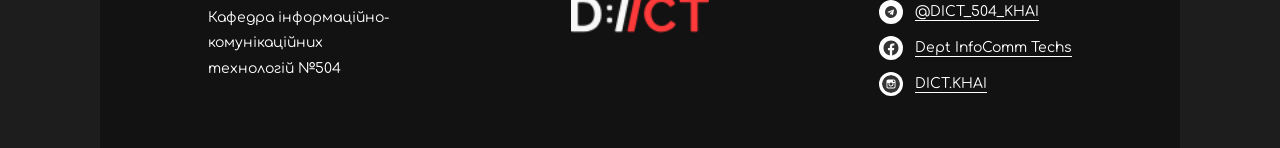
==== commit ca39f10f: "feat: add flexbox header and banner layout (PR8)" ====
--- a/index.html
+++ b/index.html
@@ -11,31 +11,36 @@
 
 <header>
   <div class="logo">
-   <img src="images/logo.png" alt="Логотип кафедри ІКТ" title="Логотип D://CT">
+    <img src="images/logo.png" alt="Логотип кафедри ІКТ" title="Логотип D://CT">
   </div>
   <nav>
-    <ul>
-      <li><a href="#specialties">СПЕЦІАЛЬНОСТІ</a></li>
-      <li><a href="#science">НАУКА</a></li>
-      <li><a href="#news">НОВИНИ</a></li>
-      <li><a href="#contacts">КОНТАКТИ</a></li>
+    <ul class="main-menu">
+      <li><a class="menu-link" href="#specialties">СПЕЦІАЛЬНОСТІ</a></li>
+      <li><a class="menu-link" href="#science">НАУКА</a></li>
+      <li><a class="menu-link" href="#news">НОВИНИ</a></li>
+      <li><a class="menu-link" href="#contacts">КОНТАКТИ</a></li>
     </ul>
   </nav>
-  <div class="controls">
-    <span class="search-icon">🔍</span>
-    <span class="lang-switch"><a href="#ua">UA</a> | <a href="#en">EN</a></span>
+  <div class="search">🔍</div>
+  <div class="lang">
+    <ul class="lang-wrapper">
+      <li class="ua"><a class="is-active" href="#ua">UA</a></li>
+      <li class="en"><a href="#en">EN</a></li>
+    </ul>
   </div>
 </header>
 
 <main>
 
   <section id="banner">
-    <div class="banner-text">
+    <div class="content-wrapper">
       <h1>Створюй майбутнє. Тут і зараз!</h1>
-      <p>Вибери не просто освіту — обери шлях до свого технологічного майбутнього! Кафедра ІКТ ХАІ — це місце, де ідеї стають реальністю, а знання відкривають двері до кар'єри мрії. Почни свій шлях вже сьогодні!</p>
-      <button>ХОЧУ ПОСТУПИТИ</button>
-    </div>
-    <div class="banner-image">
+      <div class="description">
+        <p>Вибери не просто освіту — обери шлях до свого технологічного майбутнього! Кафедра ІКТ ХАІ — це місце, де ідеї стають реальністю, а знання відкривають двері до кар'єри мрії. Почни свій шлях вже сьогодні!</p>
+      </div>
+      <button class="button">ХОЧУ ПОСТУПИТИ</button>
+    </div>
+    <div class="image-wrapper">
       <img src="images/Man.png" alt="Студент з ноутбуком" title="Студент кафедри">
     </div>
   </section>
--- a/css/main.css
+++ b/css/main.css
@@ -1,35 +1,292 @@
+@import url("https://fonts.googleapis.com/css2?family=Comfortaa:wght@300..700&family=Geologica:wght@100..900&display=swap");
+:root {
+  --primary-color: #1d1d1d;
+  --primary-text-color: #f8f8f8;
+  --red-color: #ff3b39;
+  --red-hover-color: #ff1a18;
+  --grey-color: #7c7c7c;
+  --silver-color: #bfbfbf;
+}
+
+[data-theme=light] {
+  --primary-color: #f8f8f8;
+  --primary-text-color: #1d1d1d;
+  --red-color: #ff3b39;
+  --red-hover-color: #ff1a18;
+  --grey-color: #7c7c7c;
+  --silver-color: #bfbfbf;
+}
+
 body {
-  font-family: "Open Sans", sans-serif;
-  color: #2c3e50;
+  font-size: 14px;
+  font-family: "Comfortaa", sans-serif;
+  color: var(--primary-text-color);
+}
+
+h1, h2, h3, h4, h5, h6,
+.h1, .h2, .h3, .h4, .h5, .h6 {
+  line-height: 1.4;
+  font-weight: 700;
+  font-family: "Geologica", sans-serif;
+}
+
+h1, .h1 {
+  font-size: 38px;
+}
+
+h2, .h2 {
+  font-size: 32px;
+}
+
+h3, .h3 {
+  font-size: 28px;
+}
+
+h4, .h4 {
+  font-size: 24px;
+}
+
+h5, .h5 {
+  font-size: 18px;
+}
+
+h6, .h6 {
+  font-size: 16px;
+}
+
+.p, p {
+  font-size: 14px;
+  line-height: 1.2;
+  margin: 12px 0;
+}
+
+.small, small {
+  font-size: 12px;
+  line-height: 1.2;
+}
+
+.scc_large-text,
+.large {
+  font-size: 16px;
+  line-height: 1.4;
+}
+
+a {
+  color: var(--red-color);
+  font-weight: 400;
+  text-decoration: underline;
+}
+a:active, a:hover, a:focus {
+  text-decoration: none;
+}
+
+strong {
+  font-weight: 700;
+}
+
+em {
+  font-style: italic;
+}
+
+body {
+  background: var(--primary-color);
+  color: var(--primary-text-color);
   max-width: 80em;
   margin: 0 auto;
   padding: 0 20px;
 }
 
-section {
+a {
+  color: var(--red-color);
+}
+
+.button {
+  background: var(--red-color);
+  color: var(--primary-text-color);
+  width: fit-content;
+  padding: 7px 14px;
+  border-radius: 5px;
   margin: 40px 0;
+  border: 1px solid var(--red-color);
+}
+.button p {
+  margin: 0;
+}
+.button:hover {
+  background: var(--red-hover-color);
+  border-color: var(--red-hover-color);
+}
+.button:focus {
+  background: var(--primary-color);
 }
 
 header {
   padding: 20px 0;
+  display: flex;
+  flex-direction: row;
+  flex-wrap: wrap;
+  gap: 20px;
+  align-items: center;
+}
+header .logo {
+  width: 104px;
+}
+header .logo img {
+  display: block;
+  width: 100%;
+}
+header nav {
+  width: calc(100% - 292px);
+}
+header nav .main-menu {
+  margin: 0;
+  padding: 0;
+  list-style: none;
+  display: flex;
+  flex-direction: row;
+  flex-wrap: wrap;
+  gap: 20px;
+  justify-content: center;
+  font-weight: bold;
+}
+header nav .main-menu .menu-link {
+  text-decoration: none;
+  color: #ffffff;
+  text-transform: uppercase;
+  font-weight: bold;
+}
+header .search {
+  width: 24px;
+  margin-left: auto;
+}
+header .lang {
+  width: 104px;
+}
+header .lang .lang-wrapper {
+  list-style: none;
+  margin: 0;
+  padding: 0;
+  display: flex;
+  align-items: center;
+  justify-content: space-between;
+  gap: 10px;
+}
+header .lang .lang-wrapper::before {
+  content: "";
+  display: block;
+  width: 38px;
+  height: 24px;
+  border-radius: 100px;
+  border: 1px solid #ffffff;
+  order: 2;
+}
+header .lang .lang-wrapper li {
+  font-size: 14px;
+  font-weight: bold;
+  line-height: 24px;
+  color: #7c7c7c;
+  position: relative;
+}
+header .lang .lang-wrapper li a {
+  text-decoration: none;
+  color: #7c7c7c;
+  display: inline-block;
+  font-size: 14px;
+  font-weight: bold;
+  line-height: 24px;
+}
+header .lang .lang-wrapper li a.is-active {
+  color: #ffffff;
+}
+header .lang .lang-wrapper li.ua {
+  order: 1;
+}
+header .lang .lang-wrapper li.ua a::after {
+  content: "";
+  display: none;
+  width: 18px;
+  height: 18px;
+  border-radius: 50%;
+  background: url("../images/uk.png");
+  background-size: 18px 18px;
+  position: absolute;
+  top: 3px;
+  right: -31px;
+}
+header .lang .lang-wrapper li.ua a.is-active::after {
+  display: block;
+}
+header .lang .lang-wrapper li.en {
+  order: 3;
+}
+header .lang .lang-wrapper li.en a::before {
+  content: "";
+  display: none;
+  width: 18px;
+  height: 18px;
+  border-radius: 50%;
+  background: url("../images/en.png") no-repeat;
+  background-size: 18px 18px;
+  position: absolute;
+  top: 3px;
+  left: -31px;
+}
+header .lang .lang-wrapper li.en a.is-active::before {
+  display: block;
+}
+
+#banner {
+  position: relative;
+  height: 720px;
+  display: flex;
+  align-items: center;
+}
+#banner .content-wrapper {
+  width: 67%;
+  display: flex;
+  flex-direction: column;
+  gap: 30px;
+  position: relative;
+  z-index: 9;
+}
+#banner .content-wrapper h1 {
+  margin: 0;
+}
+#banner .content-wrapper .description p {
+  margin: 0;
+}
+#banner .content-wrapper .button {
+  text-decoration: none;
+  cursor: pointer;
+}
+#banner .image-wrapper {
+  position: absolute;
+  top: -50px;
+  right: 0;
+  max-width: 45%;
+}
+#banner .image-wrapper img {
+  display: block;
+  max-width: 100%;
+  height: auto;
 }
 
 #feedbacks .cards-wrapper .card {
   padding: 20px;
   border-radius: 20px;
-  border: 1px solid #8e8e8e;
+  border: 1px solid #7c7c7c;
 }
 
 #in-numbers .cards-wrapper .card {
   padding: 10px;
-  border-right: 1px solid #FF3A3A;
+  border-right: 1px solid #ff3b39;
 }
 #in-numbers .cards-wrapper .card:last-child {
   border-right: none;
 }
 
 #news .news-cards .news-card {
-  border-right: 1px solid #FF3A3A;
+  border-right: 1px solid #ff3b39;
 }
 #news .news-cards .news-card:last-child {
   border-right: none;
@@ -41,7 +298,7 @@
 #specialties .cards-wrapper .card {
   padding: 20px;
   border-radius: 20px;
-  border: 1px solid #8e8e8e;
+  border: 1px solid #7c7c7c;
 }
 
 /*# sourceMappingURL=main.css.map */
--- a/css/style.css
+++ b/css/style.css
@@ -12,9 +12,6 @@
 }
 
 body {
-    font-family: 'Segoe UI', Tahoma, Geneva, Verdana, sans-serif;
-    background-color: #121212;
-    color: #ffffff;
     line-height: 1.6;
 }
 
@@ -24,54 +21,9 @@
     transition: color 0.3s ease;
 }
 
-header {
-    display: flex;
-    justify-content: space-between;
-    align-items: center;
-    padding: 20px 10%;
-    background-color: #121212;
-    border-bottom: 1px solid #333;
-    position: sticky;
-    top: 0;
-    z-index: 1000;
-}
-
-header .logo img {
-    height: 40px;
-}
-
-header nav ul {
-    list-style: none;
-    display: flex;
-    gap: 30px;
-}
-
-header nav a {
-    font-size: 14px;
-    font-weight: 600;
-    text-transform: uppercase;
-    letter-spacing: 1px;
-}
-
-header nav a:hover {
-    color: #ff4a4a; /* Червоний колір при наведенні */
-}
-
-.controls {
-    display: flex;
-    gap: 15px;
-    align-items: center;
-}
-
-.lang-switch a {
-    font-size: 14px;
-    font-weight: bold;
-}
-
-
 section {
-    padding: 80px 10%;
-    margin: 20px 0;
+    padding: 0;
+    margin: 40px 0;
 }
 
 h2 {
@@ -100,45 +52,6 @@
 /* =========================================
    1. Банер сайту
 ========================================= */
-#banner {
-    display: flex;
-    justify-content: space-between;
-    align-items: center;
-    gap: 40px;
-    background: linear-gradient(135deg, #1e1e1e 0%, #121212 100%);
-}
-
-.banner-text {
-    flex: 1;
-    max-width: 600px;
-}
-
-.banner-text h1 {
-    font-size: 54px;
-    margin-bottom: 20px;
-    line-height: 1.1;
-}
-
-.banner-text p {
-    color: #cccccc;
-    margin-bottom: 40px;
-    font-size: 18px;
-}
-
-.banner-image {
-    flex: 1;
-    display: flex;
-    justify-content: flex-end;
-}
-
-.banner-image img {
-    max-width: 100%;
-    height: auto;
-    /* Закруглення кутів як на оригіналі */
-    border-radius: 200px 200px 20px 200px;
-    object-fit: cover;
-}
-
 /* =========================================
    2. Розділ "Наші спеціальності"
 ========================================= */
@@ -541,13 +454,6 @@
 }
 
 
-body {
-    background-color: #181818;
-    color: #ffffff;
-    font-family: -apple-system, BlinkMacSystemFont, "Segoe UI", Roboto, Helvetica, Arial, sans-serif;
-    margin: 0;
-    padding: 40px;
-}
 
 .course-container {
     max-width: 1200px;
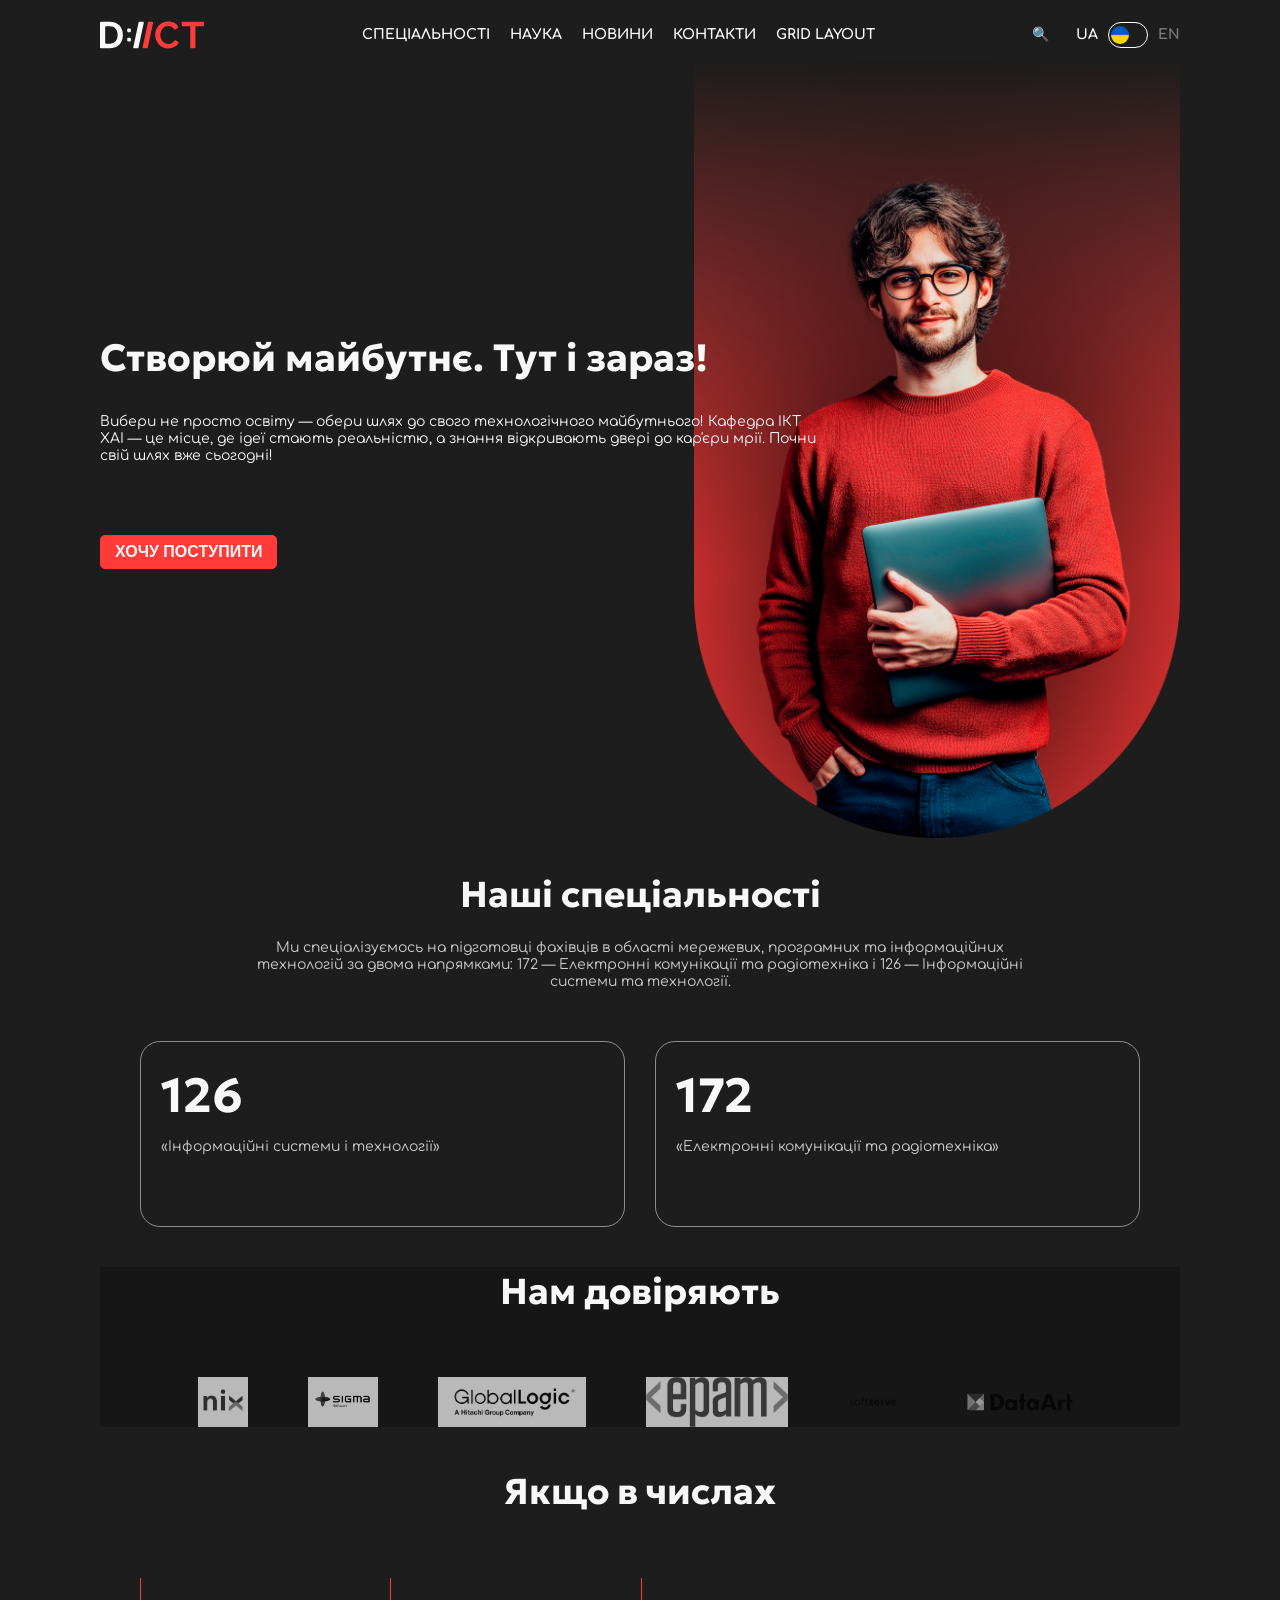
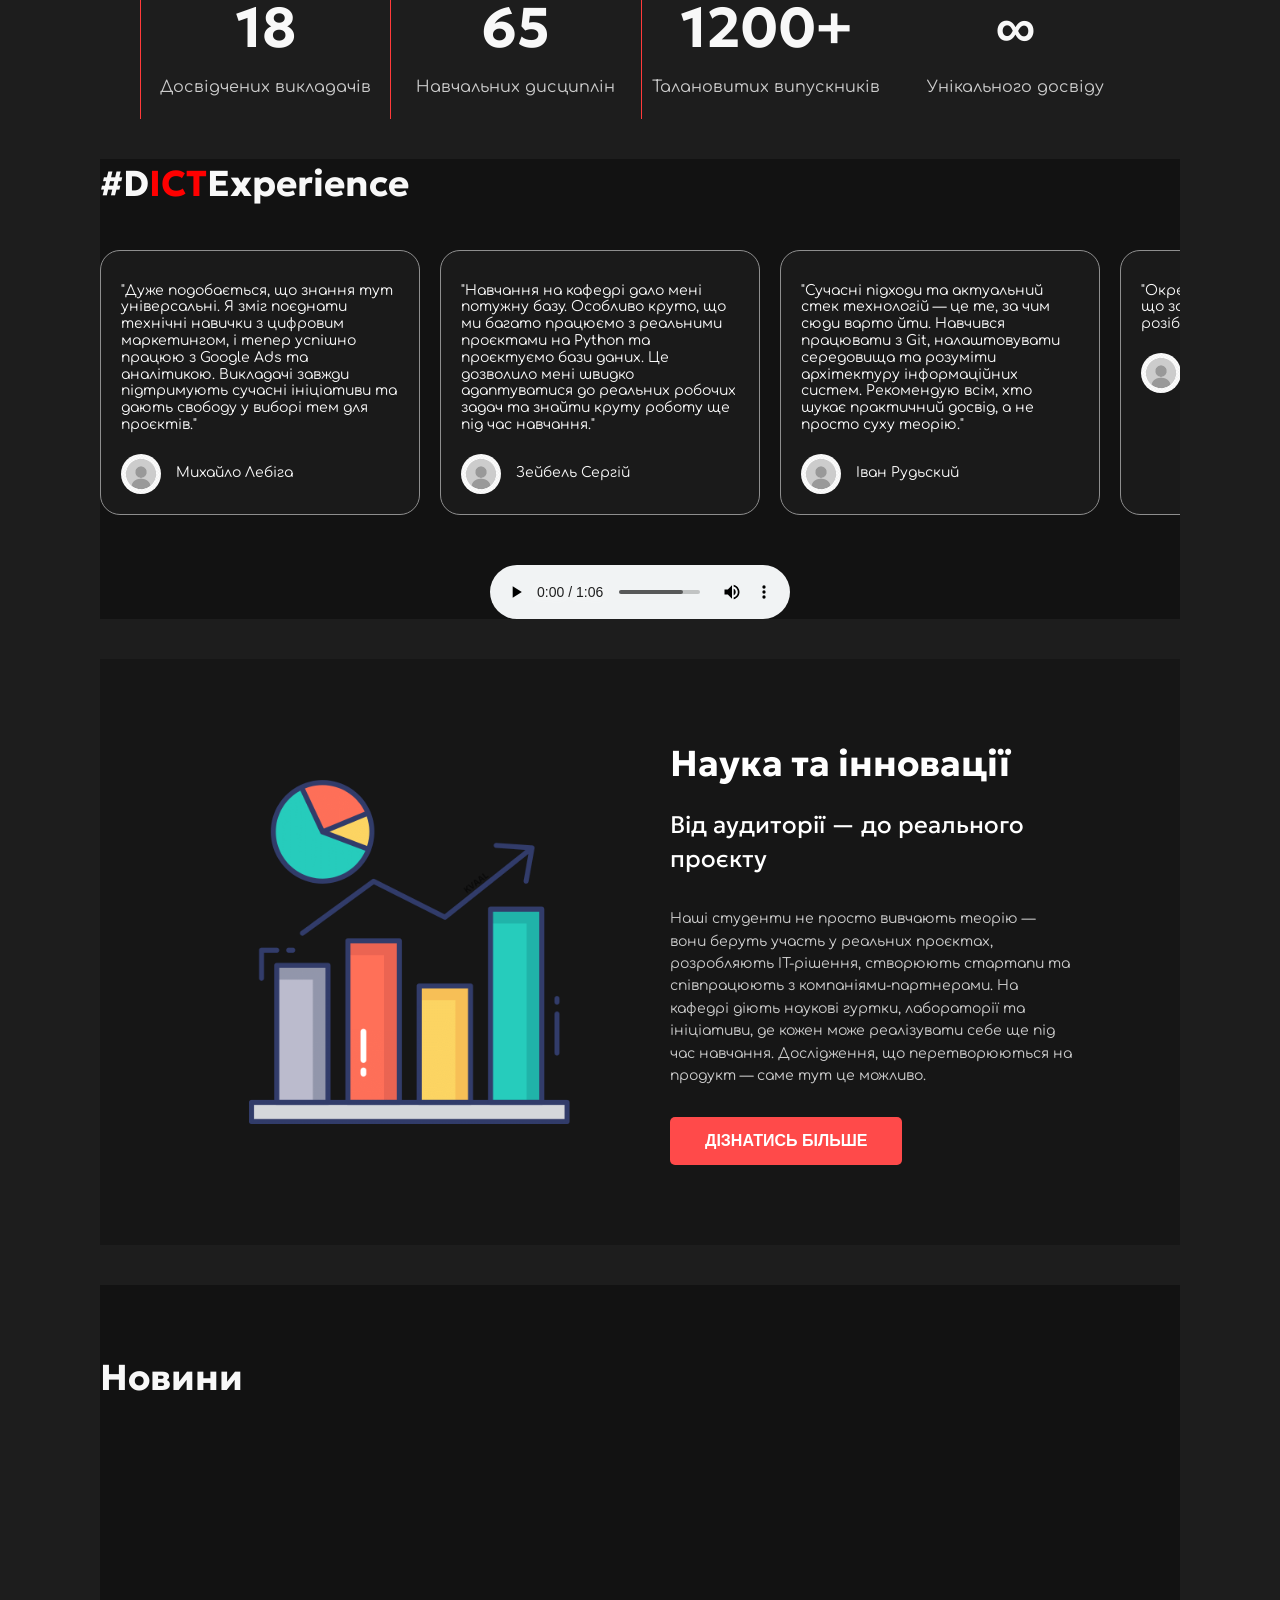
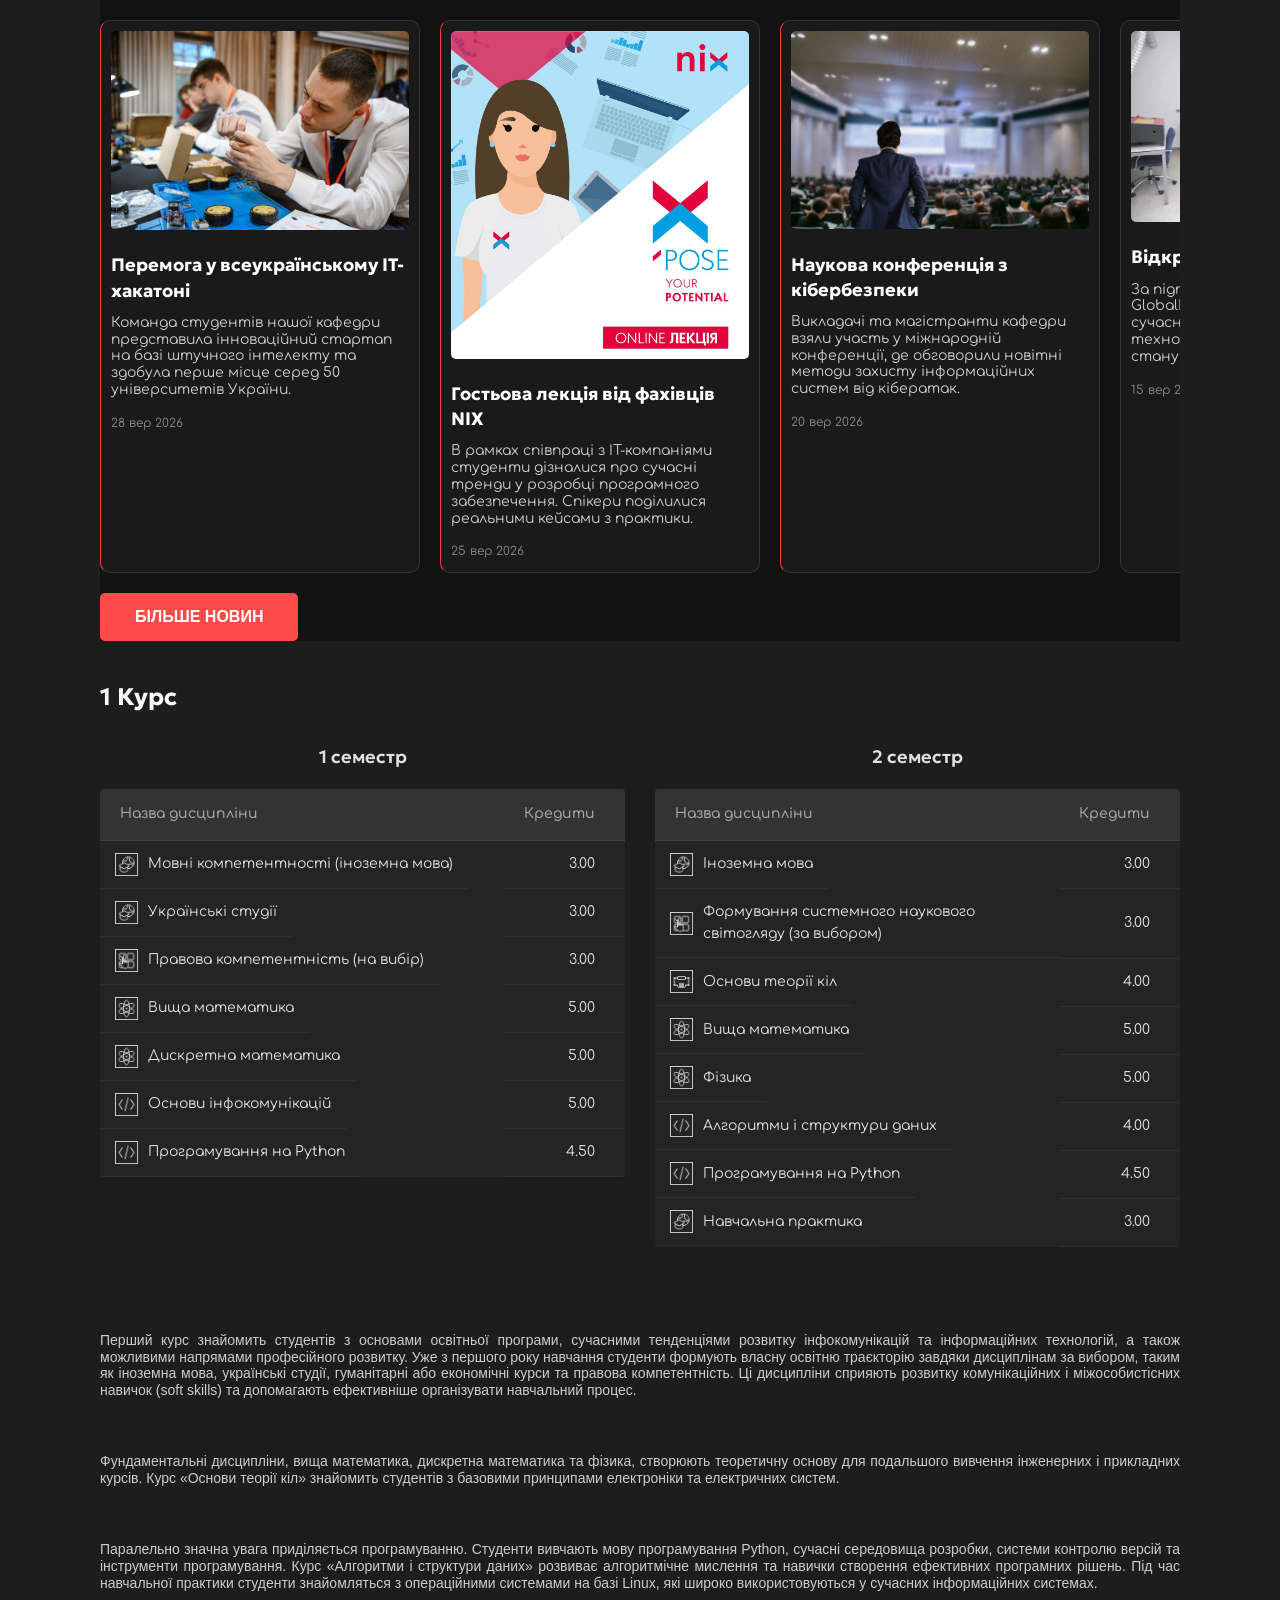
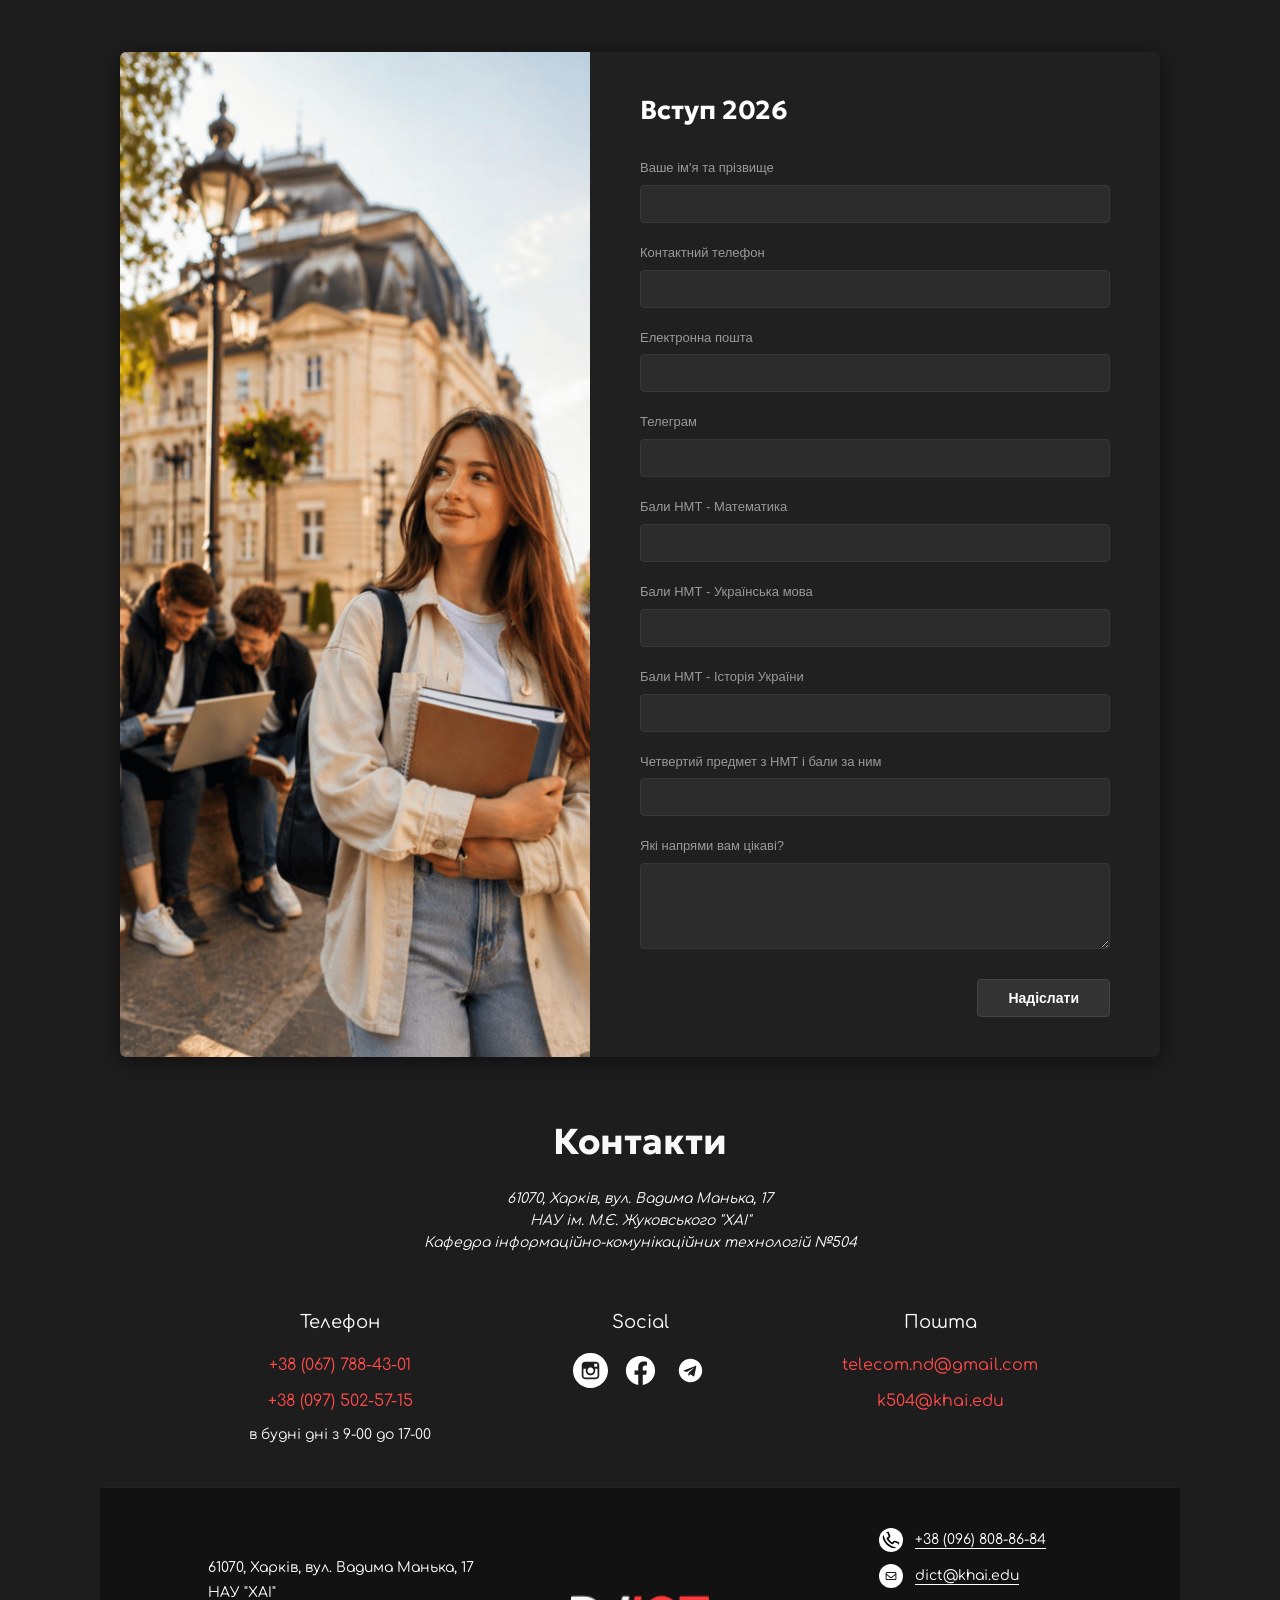
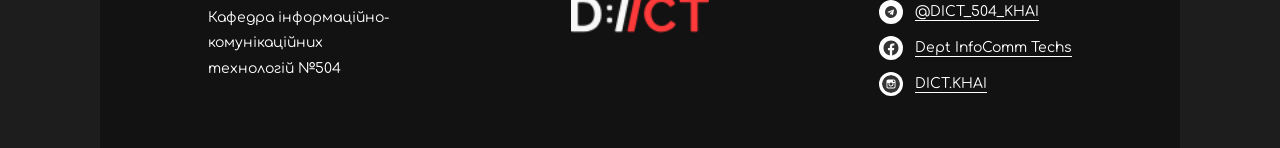
==== commit 64148ace: "feat: add CSS Grid layout page and image gallery (PR9)" ====
--- a/index.html
+++ b/index.html
@@ -19,6 +19,7 @@
       <li><a class="menu-link" href="#science">НАУКА</a></li>
       <li><a class="menu-link" href="#news">НОВИНИ</a></li>
       <li><a class="menu-link" href="#contacts">КОНТАКТИ</a></li>
+      <li><a class="menu-link" href="grid.html">GRID LAYOUT</a></li>
     </ul>
   </nav>
   <div class="search">🔍</div>
--- a/css/main.css
+++ b/css/main.css
@@ -301,4 +301,92 @@
   border: 1px solid #7c7c7c;
 }
 
+.grid-layout {
+  max-width: none;
+  margin: 0;
+  padding: 0;
+}
+.grid-layout .page {
+  max-width: 80em;
+  margin: 0 auto;
+  display: grid;
+  grid-template-columns: 1fr 240px;
+  grid-template-areas: "header header" "nav    nav" "intro  intro" "main   sidebar" "footer footer";
+}
+.grid-layout .page-header,
+.grid-layout .page-footer {
+  display: block;
+  padding: 40px 20px;
+  background: #3a3a3a;
+  color: #ffffff;
+  text-align: center;
+}
+.grid-layout .page-header h1,
+.grid-layout .page-footer h1 {
+  margin: 0;
+}
+.grid-layout .page-header {
+  grid-area: header;
+}
+.grid-layout .page-nav {
+  grid-area: nav;
+  background: #e3e3e3;
+  padding: 20px;
+}
+.grid-layout .page-nav ul {
+  list-style: none;
+  margin: 0;
+  padding: 0;
+  display: flex;
+  justify-content: center;
+  gap: 30px;
+}
+.grid-layout .page-nav a {
+  color: #1d1d1d;
+  font-weight: 700;
+  text-decoration: none;
+}
+.grid-layout .page-nav a:hover {
+  color: var(--red-color);
+}
+.grid-layout .intro {
+  grid-area: intro;
+  padding: 30px 20px 10px;
+}
+.grid-layout .content {
+  grid-area: main;
+  background: #ffffff;
+  color: #1d1d1d;
+  padding: 20px;
+}
+.grid-layout .sidebar {
+  grid-area: sidebar;
+  background: #ececec;
+  color: #1d1d1d;
+  padding: 20px;
+  text-align: center;
+}
+.grid-layout .page-footer {
+  grid-area: footer;
+  padding: 20px;
+}
+.grid-layout .gallery {
+  display: grid;
+  grid-template-columns: repeat(2, 1fr);
+  gap: 16px;
+  margin-top: 24px;
+}
+.grid-layout .gallery img {
+  display: block;
+  width: 100%;
+  aspect-ratio: 4/3;
+  object-fit: cover;
+}
+@media (max-width: 48em) {
+  .grid-layout .page {
+    grid-template-columns: 1fr;
+    grid-template-areas: "header" "nav" "intro" "main" "sidebar" "footer";
+  }
+}
+
 /*# sourceMappingURL=main.css.map */
